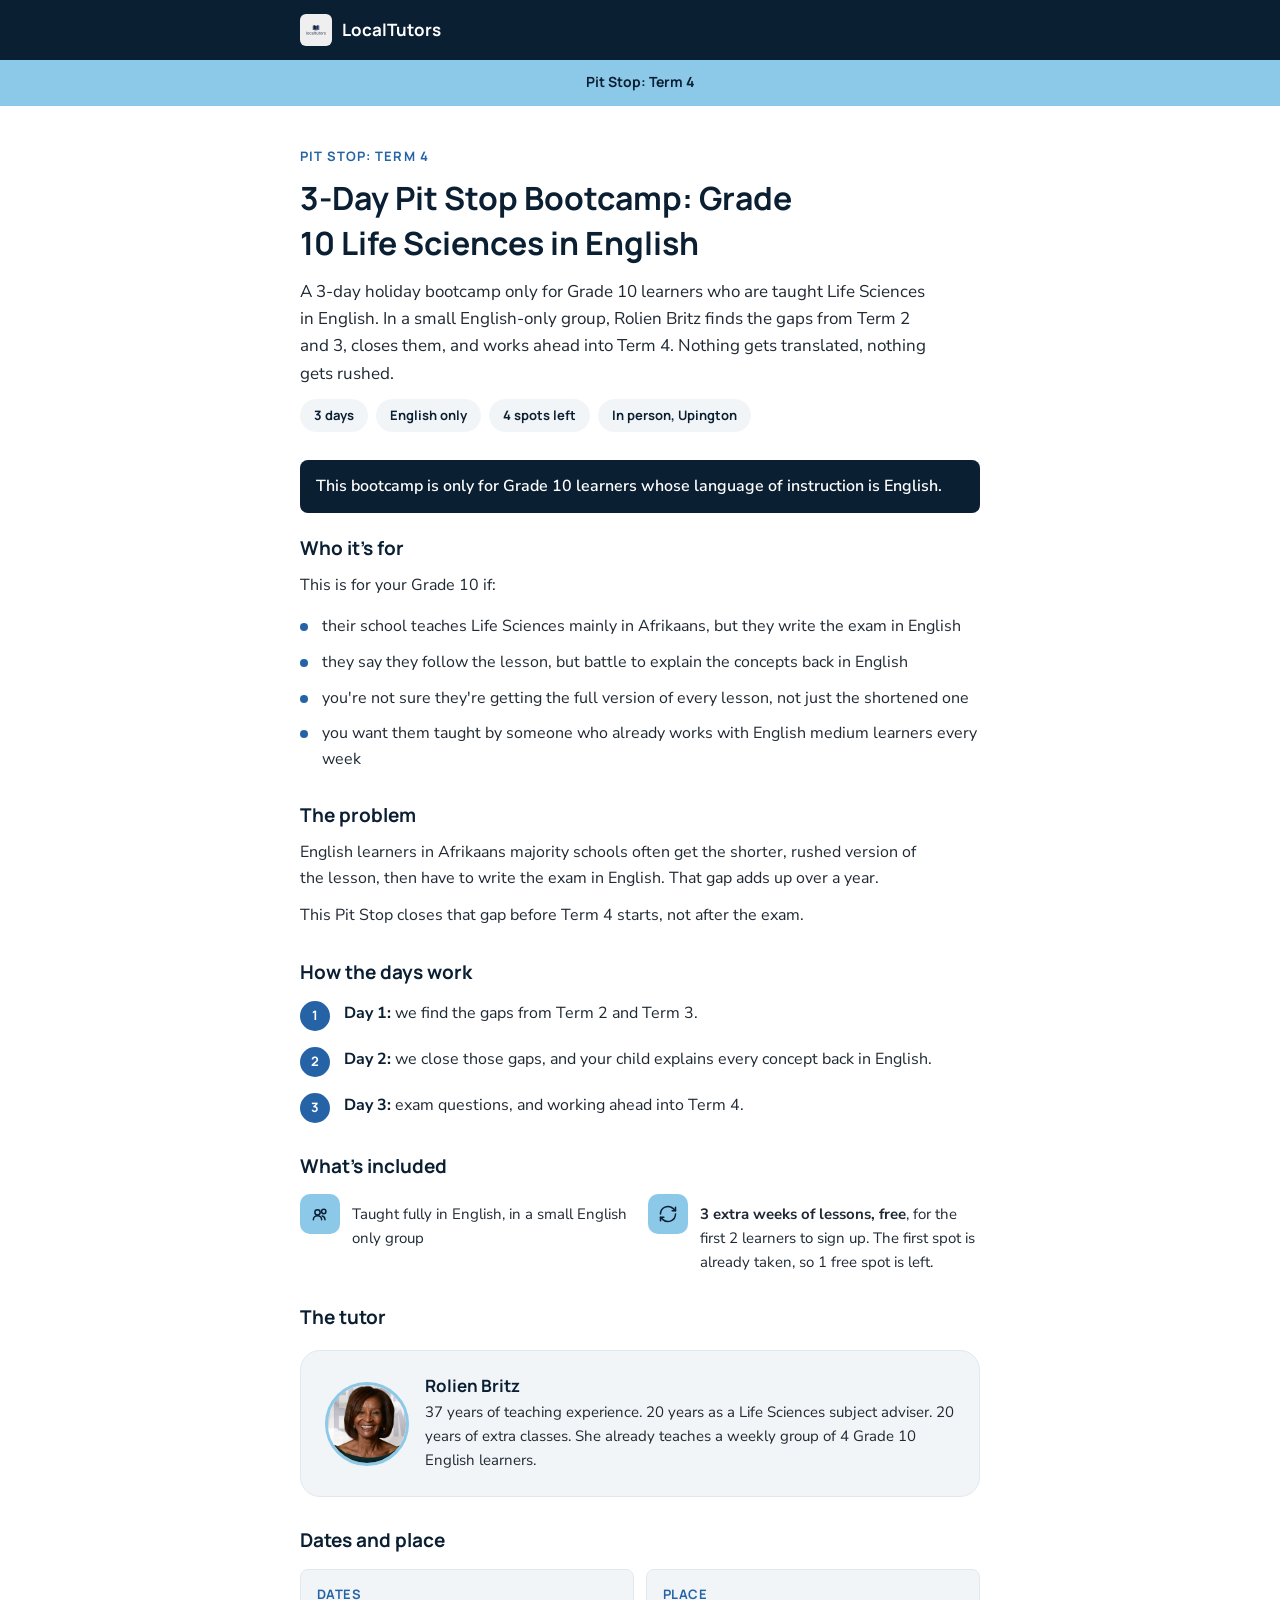
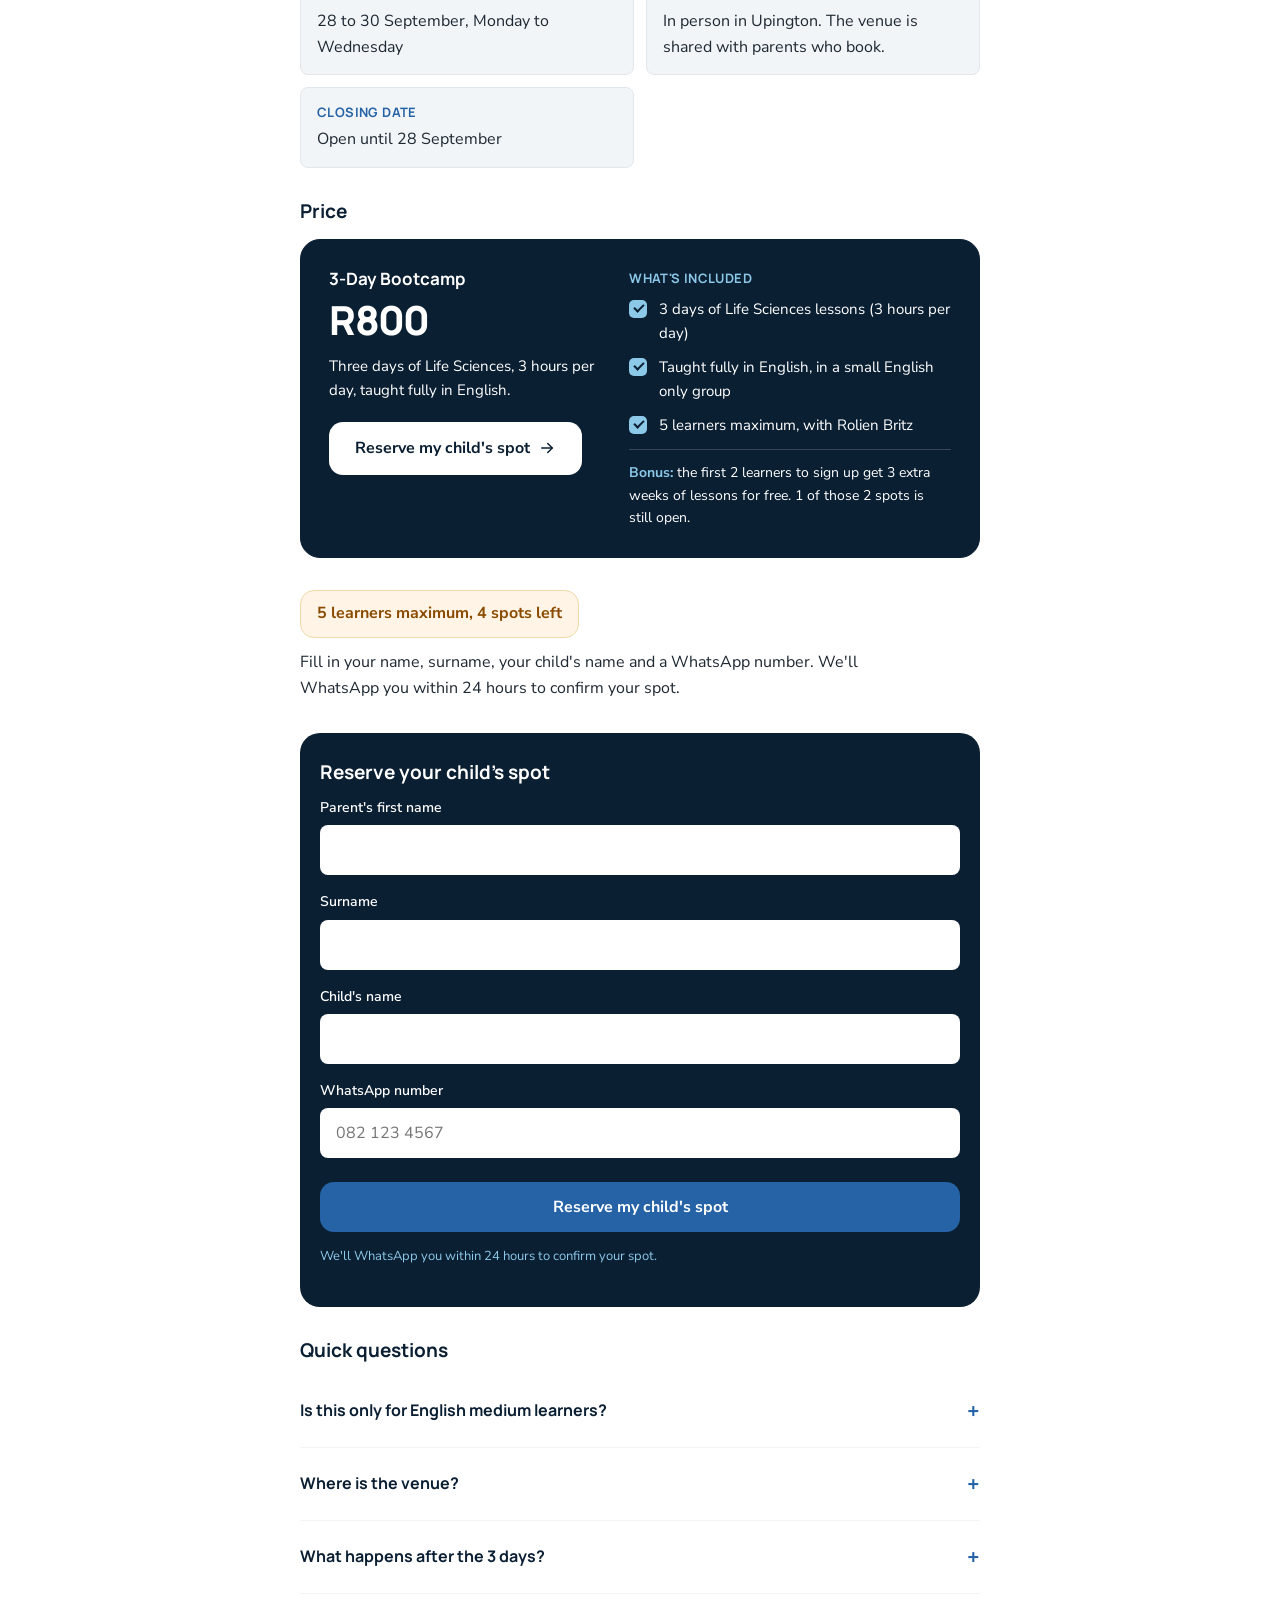
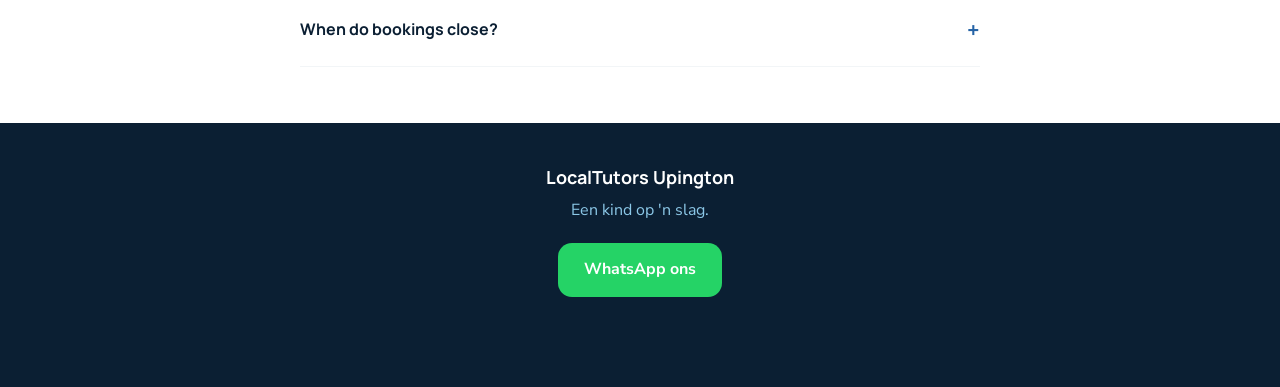
==== gr10-life-sciences.html @ 595bb6c3 "Life Sciences: free 3 weeks only for the first 2 sign-ups Replaces "3 weeks of lessons after the cam" ====
<!DOCTYPE html>
<html lang="en">
<head>
<script>document.documentElement.classList.add('js');</script>
<meta charset="UTF-8">
<meta name="viewport" content="width=device-width, initial-scale=1.0">
<title>Grade 10 Life Sciences in English | Pit Stop: Term 4 | LocalTutors</title>
<meta name="description" content="Pit Stop bootcamp for Grade 10 Life Sciences in English, in person in Upington, 28 to 30 September. 5 learners maximum.">
<link rel="icon" href="assets/logo.png" type="image/png">
<link rel="apple-touch-icon" href="assets/logo.png">
<meta property="og:type" content="website">
<meta property="og:locale" content="en_ZA">
<meta property="og:site_name" content="LocalTutors Upington">
<meta property="og:title" content="Grade 10 Life Sciences in English | Pit Stop: Term 4">
<meta property="og:description" content="Pit Stop bootcamp for Grade 10 Life Sciences in English, in person in Upington, 28 to 30 September. 5 learners maximum.">
<meta property="og:image" content="https://localtutorsupington-hue.github.io/localtutors-pitstop-term4/assets/logo.png">
<meta property="og:url" content="https://localtutorsupington-hue.github.io/localtutors-pitstop-term4/gr10-life-sciences.html">
<meta name="twitter:card" content="summary">
<link rel="preconnect" href="https://fonts.googleapis.com">
<link rel="preconnect" href="https://fonts.gstatic.com" crossorigin>
<link href="https://fonts.googleapis.com/css2?family=Manrope:wght@500;700;800&family=Nunito+Sans:wght@400;600;700&display=swap" rel="stylesheet">
<link rel="stylesheet" href="styles.css">
</head>
<body>
<a href="#main" class="skip-link">Skip to content</a>

<header class="site-header">
  <div class="header-inner">
    <a href="index.html" class="header-logo">
      <img src="assets/logo.png" alt="LocalTutors logo" onerror="this.style.display='none'; this.nextElementSibling.style.display='flex';">
      <div class="header-logo-fallback" style="display:none;">LT</div>
      <span class="header-name">LocalTutors</span>
    </a>
  </div>
</header>

<div class="campaign-bar">
  <a href="index.html">Pit Stop: Term 4</a>
</div>

<main id="main">

<section class="bootcamp" id="gr10-life-sciences" lang="en">
  <div class="container">
    <span class="intro-eyebrow">PIT STOP: TERM 4</span>
    <h2>3-Day Pit Stop Bootcamp: Grade 10 Life Sciences in English</h2>
    <p class="intro-description">A 3-day holiday bootcamp only for Grade 10 learners who are taught Life Sciences in English. In a small English-only group, Rolien Britz finds the gaps from Term 2 and 3, closes them, and works ahead into Term 4. Nothing gets translated, nothing gets rushed.</p>
    <div class="chip-row">
      <span class="chip">3 days</span>
      <span class="chip">English only</span>
      <span class="chip">4 spots left</span>
      <span class="chip">In person, Upington</span>
    </div>

    <div class="lang-note">This bootcamp is only for Grade 10 learners whose language of instruction is English.</div>

    <h3>Who it's for</h3>
    <p>This is for your Grade 10 if:</p>
    <ul class="plain-list">
      <li>their school teaches Life Sciences mainly in Afrikaans, but they write the exam in English</li>
      <li>they say they follow the lesson, but battle to explain the concepts back in English</li>
      <li>you're not sure they're getting the full version of every lesson, not just the shortened one</li>
      <li>you want them taught by someone who already works with English medium learners every week</li>
    </ul>

    <h3>The problem</h3>
    <p>English learners in Afrikaans majority schools often get the shorter, rushed version of the lesson, then have to write the exam in English. That gap adds up over a year.</p>
    <p>This Pit Stop closes that gap before Term 4 starts, not after the exam.</p>

    <h3>How the days work</h3>
    <ul class="day-list">
      <li><span class="day-num">1</span><div><strong>Day 1:</strong> we find the gaps from Term 2 and Term 3.</div></li>
      <li><span class="day-num">2</span><div><strong>Day 2:</strong> we close those gaps, and your child explains every concept back in English.</div></li>
      <li><span class="day-num">3</span><div><strong>Day 3:</strong> exam questions, and working ahead into Term 4.</div></li>
    </ul>

    <h3>What's included</h3>
    <div class="included-grid">
      <div class="included-item reveal-item">
        <span class="included-icon" aria-hidden="true">
          <svg viewBox="0 0 24 24" fill="none" stroke="currentColor" stroke-width="1.8" stroke-linecap="round" stroke-linejoin="round"><circle cx="9" cy="10" r="3.2"/><circle cx="16.5" cy="9" r="2.6"/><path d="M4 19c0-3 2.5-5 5-5s5 2 5 5"/><path d="M14.5 14.3c2 .3 3.5 2 3.5 4.7"/></svg>
        </span>
        <p>Taught fully in English, in a small English only group</p>
      </div>
      <div class="included-item reveal-item">
        <span class="included-icon" aria-hidden="true">
          <svg viewBox="0 0 24 24" fill="none" stroke="currentColor" stroke-width="1.8" stroke-linecap="round" stroke-linejoin="round"><path d="M3 12a9 9 0 0 1 15-6.7L21 8"/><path d="M21 4v4h-4"/><path d="M21 12a9 9 0 0 1-15 6.7L3 16"/><path d="M3 20v-4h4"/></svg>
        </span>
        <p><strong>3&nbsp;extra weeks of lessons, free</strong>, for the first 2&nbsp;learners to sign up. The first spot is already taken, so 1&nbsp;free spot is left.</p>
      </div>
    </div>

    <h3>The tutor</h3>
    <div class="card tutor">
      <img src="assets/rolien.jpg" alt="Rolien Britz" class="tutor-photo" onerror="this.style.display='none'; this.nextElementSibling.style.display='flex';">
      <div class="tutor-photo-fallback" style="display:none;">RB</div>
      <div class="tutor-info">
        <h4>Rolien Britz</h4>
        <p>37 years of teaching experience. 20 years as a Life Sciences subject adviser. 20 years of extra classes. She already teaches a weekly group of 4 Grade 10 English learners.</p>
      </div>
    </div>

    <h3>Dates and place</h3>
    <div class="logistics">
      <div class="logistics-item"><div class="label">Dates</div>28 to 30 September, Monday to Wednesday</div>
      <div class="logistics-item"><div class="label">Place</div>In person in Upington. The venue is shared with parents who book.</div>
      <div class="logistics-item"><div class="label">Closing date</div>Open until 28 September</div>
    </div>

    <h3 id="price">Price</h3>
    <div class="pricing">
      <article class="price-card price-card--featured">
        <div class="price-main">
          <h4>3-Day Bootcamp</h4>
          <p class="price-amount">R800</p>
          <p class="price-desc">Three days of Life Sciences, 3 hours per day, taught fully in English.</p>
          <a class="btn btn-primary price-btn" href="#gr10-life-sciences-form">
            Reserve my child's spot
            <svg viewBox="0 0 24 24" aria-hidden="true" fill="none" stroke="currentColor" stroke-width="2" stroke-linecap="round" stroke-linejoin="round"><path d="M5 12h14"/><path d="M13 6l6 6-6 6"/></svg>
          </a>
        </div>
        <div class="price-includes">
          <p class="price-includes-label">What's included</p>
          <ul class="checklist">
            <li>3 days of Life Sciences lessons (3&nbsp;hours per day)</li>
            <li>Taught fully in English, in a small English only group</li>
            <li>5 learners maximum, with Rolien Britz</li>
          </ul>
          <p class="price-note"><strong>Bonus:</strong> the first 2&nbsp;learners to sign up get 3&nbsp;extra weeks of lessons for free. 1 of those 2&nbsp;spots is still open.</p>
        </div>
      </article>
    </div>

    <p class="spots-left">5 learners maximum, 4 spots left</p>
    <p>Fill in your name, surname, your child's name and a WhatsApp number. We'll WhatsApp you within 24 hours to confirm your spot.</p>

    <form class="booking-form" id="gr10-life-sciences-form" action="https://formsubmit.co/localtutors.upington@gmail.com" method="POST" novalidate>
      <h3>Reserve your child's spot</h3>
      <input type="hidden" name="_subject" value="Nuwe Pit Stop-bespreking: Grade 10 Life Sciences in English">
      <input type="hidden" name="_template" value="table">
      <input type="hidden" name="_captcha" value="false">
      <input type="hidden" name="_next" value="thanks.html">
      <input type="hidden" name="bootcamp" value="Grade 10 Life Sciences in English">
      <input type="hidden" name="Package" value="3-Day Bootcamp (R800)">

      <div class="form-group">
        <label for="gr10ls-parent">Parent's first name</label>
        <input type="text" id="gr10ls-parent" name="Parent's first name" data-required aria-describedby="gr10ls-parent-err">
        <p class="error-msg" id="gr10ls-parent-err">Please enter your first name.</p>
      </div>
      <div class="form-group">
        <label for="gr10ls-surname">Surname</label>
        <input type="text" id="gr10ls-surname" name="Surname" data-required aria-describedby="gr10ls-surname-err">
        <p class="error-msg" id="gr10ls-surname-err">Please enter your surname.</p>
      </div>
      <div class="form-group">
        <label for="gr10ls-child">Child's name</label>
        <input type="text" id="gr10ls-child" name="Child's name" data-required aria-describedby="gr10ls-child-err">
        <p class="error-msg" id="gr10ls-child-err">Please enter your child's name.</p>
      </div>
      <div class="form-group">
        <label for="gr10ls-whatsapp">WhatsApp number</label>
        <input type="tel" id="gr10ls-whatsapp" name="WhatsApp number" placeholder="082 123 4567" data-required data-whatsapp aria-describedby="gr10ls-whatsapp-err">
        <p class="error-msg" id="gr10ls-whatsapp-err">Please enter a valid SA WhatsApp number, for example 082 123 4567.</p>
      </div>
      <div class="honeypot-field" aria-hidden="true">
        <label for="gr10ls-honey">Leave this blank</label>
        <input type="text" id="gr10ls-honey" name="_honey" tabindex="-1" autocomplete="off">
      </div>
      <button type="submit" class="btn btn-solid">Reserve my child's spot</button>
      <p class="form-note">We'll WhatsApp you within 24 hours to confirm your spot.</p>
    </form>

    <h3>Quick questions</h3>
    <details class="faq-item">
      <summary>Is this only for English medium learners?</summary>
      <p>Yes. This bootcamp is only for Grade 10 learners whose language of instruction is English.</p>
    </details>
    <details class="faq-item">
      <summary>Where is the venue?</summary>
      <p>In person in Upington. We'll share the venue once you book.</p>
    </details>
    <details class="faq-item">
      <summary>What happens after the 3 days?</summary>
      <p>The first 2&nbsp;learners to sign up get 3&nbsp;extra weeks of lessons for free. The first spot is already taken, so there is 1&nbsp;free spot left.</p>
    </details>
    <details class="faq-item">
      <summary>When do bookings close?</summary>
      <p>Open until 28 September.</p>
    </details>
  </div>
</section>

</main>

<footer class="site-footer">
  <div class="container">
    <p class="footer-name">LocalTutors Upington</p>
    <p class="footer-tagline">Een kind op 'n slag.</p>
    <a class="btn btn-whatsapp" href="https://wa.me/27697346705" target="_blank" rel="noopener">WhatsApp ons</a>
  </div>
</footer>

<div class="mobile-cta" id="mobileCta">
  <a href="#gr10-life-sciences-form" class="btn btn-solid" id="mobileCtaLink">Bespreek</a>
</div>

<script src="script.js"></script>
</body>
</html>
---- styles.css ----
/* LocalTutors — Pit Stop: Kwartaal 4
   Colours: Deep Navy #0B1F33, Education Blue #2563A6, Sky Blue #8CC8E8,
   White #FFFFFF, Light Grey #F2F5F7, Dark Text #1F2933 */

:root {
  --navy: #0B1F33;
  --blue: #2563A6;
  --sky: #8CC8E8;
  --white: #FFFFFF;
  --grey: #F2F5F7;
  --text: #1F2933;
  --radius-sm: 8px;
  --radius-md: 14px;
  --radius-lg: 20px;
  --shadow: 0 8px 24px rgba(11, 31, 51, 0.12);
  --container: 720px;
  --container-wide: 960px;
  --ease-out: cubic-bezier(0.23, 1, 0.32, 1);
  --ease-focal: cubic-bezier(0.16, 1, 0.3, 1);
}

* {
  margin: 0;
  padding: 0;
  box-sizing: border-box;
}

html {
  scroll-behavior: smooth;
}

body {
  font-family: 'Nunito Sans', -apple-system, BlinkMacSystemFont, sans-serif;
  color: var(--text);
  background: var(--white);
  line-height: 1.6;
  -webkit-font-smoothing: antialiased;
}

h1, h2, h3, h4 {
  font-family: 'Manrope', -apple-system, BlinkMacSystemFont, sans-serif;
  color: var(--navy);
  line-height: 1.25;
  font-weight: 700;
  text-wrap: balance;
}

img {
  max-width: 100%;
  display: block;
}

a {
  color: var(--blue);
}

button, input {
  font-family: inherit;
}

.container {
  max-width: var(--container);
  margin: 0 auto;
  padding: 0 20px;
}
.container-wide {
  max-width: var(--container-wide);
  margin: 0 auto;
  padding: 0 20px;
}

/* Skip link */
.skip-link {
  position: absolute;
  left: -999px;
  top: auto;
  background: var(--navy);
  color: var(--white);
  padding: 12px 20px;
  border-radius: var(--radius-sm);
  z-index: 1000;
}
.skip-link:focus {
  left: 12px;
  top: 12px;
}

/* Sticky header */
.site-header {
  position: sticky;
  top: 0;
  z-index: 100;
  background: var(--navy);
  color: var(--white);
}
.header-inner {
  max-width: var(--container);
  margin: 0 auto;
  padding: 14px 20px;
  display: flex;
  align-items: center;
  gap: 12px;
}
.header-logo {
  display: flex;
  align-items: center;
  gap: 10px;
  text-decoration: none;
  color: var(--white);
}
.header-logo img {
  height: 32px;
  width: auto;
  border-radius: 6px;
}
.header-logo-fallback {
  height: 32px;
  width: 32px;
  border-radius: 6px;
  background: var(--blue);
  display: flex;
  align-items: center;
  justify-content: center;
  font-family: 'Manrope', sans-serif;
  font-weight: 700;
  font-size: 14px;
  flex-shrink: 0;
}
.header-name {
  font-family: 'Manrope', sans-serif;
  font-weight: 700;
  font-size: 17px;
}

/* Hero */
.hero {
  background: linear-gradient(180deg, var(--navy) 0%, var(--blue) 100%);
  color: var(--white);
  padding: 56px 0 48px;
  text-align: center;
}
.hero h1 {
  color: var(--white);
  font-size: 34px;
  margin-bottom: 14px;
}
.hero p.hero-line {
  font-size: 19px;
  max-width: 480px;
  margin: 0 auto 32px;
  color: var(--sky);
  text-wrap: pretty;
}
.hero-nav {
  display: flex;
  flex-direction: column;
  gap: 12px;
  max-width: 380px;
  margin: 0 auto;
}

/* Buttons */
.btn {
  display: inline-flex;
  align-items: center;
  justify-content: center;
  gap: 8px;
  min-height: 48px;
  padding: 12px 24px;
  border-radius: var(--radius-md);
  font-weight: 700;
  font-size: 16px;
  text-decoration: none;
  border: 2px solid transparent;
  cursor: pointer;
  transition: transform 0.15s ease, background 0.15s ease, box-shadow 0.15s ease;
}
.btn:active {
  transform: scale(0.98);
}
.btn-primary {
  background: var(--white);
  color: var(--navy);
}
.btn-primary:hover {
  box-shadow: var(--shadow);
}
.btn-solid {
  background: var(--blue);
  color: var(--white);
}
.btn-solid:hover {
  background: #1e5088;
}
.btn-outline {
  background: transparent;
  border-color: var(--white);
  color: var(--white);
}
.btn-outline:hover {
  background: rgba(255,255,255,0.12);
}
.btn-whatsapp {
  background: #25D366;
  color: var(--white);
}
.btn-whatsapp:hover {
  background: #1fb856;
}
.btn:focus-visible, a:focus-visible, input:focus-visible, button:focus-visible {
  outline: 3px solid var(--sky);
  outline-offset: 2px;
}

/* Bootcamp preview cards (hub page) */
.bootcamp-cards {
  display: grid;
  grid-template-columns: 1fr;
  gap: 20px;
  padding: 48px 0 64px;
}
.bootcamp-card {
  display: flex;
  flex-direction: column;
  gap: 12px;
  background: var(--grey);
  border: 1px solid #E1E8ED;
  border-radius: var(--radius-lg);
  padding: 24px;
}
.bootcamp-card h3 {
  font-size: 20px;
  margin: 0;
}
.bootcamp-card .card-line {
  font-size: 15px;
  margin: 0;
  flex-grow: 1;
  text-wrap: pretty;
}
.bootcamp-card .card-facts {
  font-family: 'Manrope', sans-serif;
  font-weight: 700;
  font-size: 13px;
  color: var(--blue);
  margin: 0;
}
.bootcamp-card .btn {
  margin-top: 4px;
}
@media (min-width: 900px) {
  .bootcamp-cards {
    grid-template-columns: repeat(3, 1fr);
  }
}

/* Thanks page */
.thanks-hero {
  padding: 72px 0;
}
.thanks-subline {
  color: var(--sky);
  max-width: 480px;
  margin: 0 auto 32px;
  text-wrap: pretty;
}

/* Campaign bar */
.campaign-bar {
  background: var(--sky);
  text-align: center;
  padding: 10px 20px;
}
.campaign-bar a {
  color: var(--navy);
  font-family: 'Manrope', sans-serif;
  font-weight: 700;
  font-size: 14px;
  text-decoration: none;
}
.campaign-bar a:hover {
  text-decoration: underline;
}

/* Bootcamp sections */
.bootcamp {
  scroll-margin-top: 76px;
  padding: 40px 0 56px;
}
.bootcamp-eyebrow {
  display: inline-block;
  background: var(--sky);
  color: var(--navy);
  font-family: 'Manrope', sans-serif;
  font-weight: 700;
  font-size: 13px;
  letter-spacing: 0.03em;
  text-transform: uppercase;
  padding: 5px 12px;
  border-radius: 999px;
  margin-bottom: 16px;
}
.bootcamp h2 {
  font-size: 28px;
  line-height: 1.4;
  margin-bottom: 12px;
}
.bootcamp .subtitle {
  font-size: 18px;
  color: var(--blue);
  font-weight: 600;
  margin-bottom: 28px;
  max-width: 640px;
  text-wrap: pretty;
}
.bootcamp h3 {
  font-size: 19px;
  margin: 32px 0 12px;
}
.bootcamp h3:first-of-type {
  margin-top: 0;
}
.bootcamp p {
  max-width: 640px;
  margin-bottom: 12px;
}

.quick-facts {
  font-family: 'Manrope', sans-serif;
  font-weight: 700;
  color: var(--navy);
  font-size: 15px;
  margin-bottom: 28px;
}

/* Intro block (eyebrow + heading + description + chips) */
.intro-eyebrow {
  display: block;
  font-family: 'Manrope', sans-serif;
  font-weight: 700;
  font-size: 13px;
  letter-spacing: 0.08em;
  text-transform: uppercase;
  color: var(--blue);
  margin-bottom: 10px;
}
.intro-description {
  font-size: 17px;
  color: var(--text);
  max-width: 640px;
  margin-bottom: 20px;
  text-wrap: pretty;
}
.chip-row {
  display: flex;
  flex-wrap: wrap;
  gap: 8px;
  margin-bottom: 28px;
}
.chip {
  background: var(--grey);
  color: var(--navy);
  font-family: 'Manrope', sans-serif;
  font-weight: 700;
  font-size: 13px;
  padding: 6px 14px;
  border-radius: 999px;
  white-space: nowrap;
}

.plain-list {
  list-style: none;
  margin: 16px 0;
}
.plain-list li {
  position: relative;
  padding-left: 22px;
  margin-bottom: 10px;
}
.plain-list li::before {
  content: '';
  position: absolute;
  left: 0;
  top: 9px;
  width: 8px;
  height: 8px;
  border-radius: 50%;
  background: var(--blue);
}

.quote {
  border-left: 4px solid var(--sky);
  background: var(--grey);
  border-radius: 0 var(--radius-sm) var(--radius-sm) 0;
  padding: 16px 20px;
  margin: 20px 0;
}
.quote p {
  font-size: 17px;
  font-weight: 600;
  color: var(--navy);
  margin-bottom: 6px;
}
.quote cite {
  font-style: normal;
  font-size: 14px;
  color: var(--text);
}

.faq-item {
  border-bottom: 1px solid var(--grey);
  padding: 14px 0;
}
.faq-item summary {
  font-family: 'Manrope', sans-serif;
  font-weight: 700;
  color: var(--navy);
  cursor: pointer;
  list-style: none;
  display: flex;
  align-items: center;
  justify-content: space-between;
  gap: 12px;
  min-height: 44px;
}
.faq-item summary::-webkit-details-marker {
  display: none;
}
.faq-item summary::after {
  content: '+';
  flex-shrink: 0;
  font-size: 22px;
  color: var(--blue);
  line-height: 1;
}
.faq-item[open] summary::after {
  content: '\2212';
}
.faq-item p {
  margin-top: 8px;
  margin-bottom: 0;
}

.lang-note {
  background: var(--navy);
  color: var(--white);
  padding: 14px 16px;
  border-radius: var(--radius-sm);
  font-weight: 600;
  margin-bottom: 24px;
}

.card {
  background: var(--grey);
  border: 1px solid #E1E8ED;
  border-radius: var(--radius-lg);
  padding: 24px;
  margin: 20px 0;
}

/* Day schedule */
.day-list {
  list-style: none;
  margin: 16px 0;
}
.day-list li {
  display: flex;
  gap: 14px;
  align-items: flex-start;
  margin-bottom: 16px;
}
.day-num {
  flex-shrink: 0;
  min-width: 30px;
  height: 30px;
  padding: 0 6px;
  background: var(--blue);
  color: var(--white);
  border-radius: 15px;
  display: flex;
  align-items: center;
  justify-content: center;
  font-family: 'Manrope', sans-serif;
  font-weight: 700;
  font-size: 13px;
}
.day-list strong {
  color: var(--navy);
}

/* Checklist */
.checklist {
  list-style: none;
  margin: 16px 0;
}
.checklist li {
  position: relative;
  padding-left: 30px;
  margin-bottom: 10px;
}
.checklist li::before {
  content: '';
  position: absolute;
  left: 0;
  top: 3px;
  width: 18px;
  height: 18px;
  border-radius: 5px;
  background: var(--blue);
}
.checklist li::after {
  content: '';
  position: absolute;
  left: 5px;
  top: 7px;
  width: 8px;
  height: 4px;
  border-left: 2px solid var(--white);
  border-bottom: 2px solid var(--white);
  transform: rotate(-45deg);
}

/* Scroll reveal (generic, keyed by script.js).
   Gated behind .js (set synchronously in <head>) so content stays
   visible by default if scripts fail to load or run. */
.js .reveal-item {
  opacity: 0;
  transform: translateY(8px);
  transition: opacity 300ms var(--ease-out), transform 300ms var(--ease-out);
}
.js .reveal-item.is-visible {
  opacity: 1;
  transform: translateY(0);
}
@media (prefers-reduced-motion: reduce) {
  .js .reveal-item {
    transform: none;
    transition: opacity 200ms ease;
  }
}

/* Flow-page motion (gr10-rek-wisk.html): each content block arrives
   like its own page as it scrolls into view. The intro block gets a
   single rehearsed cascade on load; everything after it shares one
   consistent reveal, which is the point, since the brief asked the
   page itself to feel like a continuous flow rather than one static
   scroll. The booking form is deliberately excluded so the primary
   action never waits behind an animation. */
.js .flow-page .flow-section {
  opacity: 0;
  transform: translateY(28px);
  transition: opacity 550ms var(--ease-focal), transform 550ms var(--ease-focal);
}
.js .flow-page .flow-section.is-visible {
  opacity: 1;
  transform: translateY(0);
}
.flow-page .flow-section h3:first-of-type {
  margin-top: 32px;
}
.flow-page .flow-section--lead h3:first-of-type {
  margin-top: 0;
}
@media (prefers-reduced-motion: reduce) {
  .js .flow-page .flow-section {
    transform: none;
    transition: opacity 250ms ease;
  }
}

@keyframes flowIn {
  from {
    opacity: 0;
    transform: translateY(16px);
  }
  to {
    opacity: 1;
    transform: translateY(0);
  }
}
.js .flow-page .intro-eyebrow,
.js .flow-page .bootcamp h2,
.js .flow-page .intro-description,
.js .flow-page .chip-row {
  animation: flowIn 600ms var(--ease-focal) both;
}
.js .flow-page .intro-eyebrow {
  animation-delay: 0ms;
}
.js .flow-page .bootcamp h2 {
  animation-delay: 80ms;
}
.js .flow-page .intro-description {
  animation-delay: 160ms;
}
.js .flow-page .chip-row {
  animation-delay: 240ms;
}
@media (prefers-reduced-motion: reduce) {
  .js .flow-page .intro-eyebrow,
  .js .flow-page .bootcamp h2,
  .js .flow-page .intro-description,
  .js .flow-page .chip-row {
    animation: none;
  }
}

/* Included grid (icon-led rows) */
.included-grid {
  display: grid;
  grid-template-columns: 1fr;
  gap: 16px;
  margin: 16px 0;
}
.included-item {
  display: flex;
  gap: 12px;
  align-items: flex-start;
}
.included-icon {
  flex-shrink: 0;
  width: 40px;
  height: 40px;
  border-radius: 10px;
  background: var(--sky);
  display: flex;
  align-items: center;
  justify-content: center;
}
.included-icon svg {
  width: 20px;
  height: 20px;
  color: var(--navy);
}
.included-item p {
  margin: 0;
  font-size: 15px;
  padding-top: 8px;
}
@media (min-width: 640px) {
  .included-grid {
    grid-template-columns: 1fr 1fr;
  }
}

/* Tutor block */
.tutor {
  display: flex;
  gap: 16px;
  align-items: center;
}
.tutor-photo {
  width: 84px;
  height: 84px;
  border-radius: 50%;
  object-fit: cover;
  flex-shrink: 0;
  border: 3px solid var(--sky);
}
.tutor-photo-fallback {
  width: 84px;
  height: 84px;
  border-radius: 50%;
  flex-shrink: 0;
  border: 3px solid var(--sky);
  background: var(--blue);
  color: var(--white);
  display: flex;
  align-items: center;
  justify-content: center;
  font-family: 'Manrope', sans-serif;
  font-weight: 700;
  font-size: 24px;
}
.tutor-info h4 {
  font-size: 17px;
  margin-bottom: 4px;
}
.tutor-info p {
  margin-bottom: 0;
  font-size: 15px;
}

/* Logistics grid */
.logistics {
  display: grid;
  grid-template-columns: 1fr;
  gap: 12px;
  margin: 16px 0;
}
.logistics-item {
  background: var(--grey);
  border-radius: var(--radius-sm);
  padding: 14px 16px;
  border: 1px solid #E1E8ED;
}
.logistics-item .label {
  font-family: 'Manrope', sans-serif;
  font-weight: 700;
  font-size: 13px;
  text-transform: uppercase;
  letter-spacing: 0.03em;
  color: var(--blue);
  margin-bottom: 4px;
}

.spots-left {
  display: inline-flex;
  align-items: center;
  gap: 8px;
  background: #FFF4E5;
  color: #8A4B00;
  border: 1px solid #F0D9A8;
  padding: 10px 16px;
  border-radius: var(--radius-md);
  font-weight: 700;
  margin: 8px 0 24px;
}

/* Pricing */
.pricing {
  display: grid;
  gap: 16px;
  margin: 16px 0 24px;
}
.price-card {
  display: grid;
  gap: 24px;
  background: var(--white);
  border: 1px solid #E1E8ED;
  border-radius: var(--radius-lg);
  padding: 24px;
}
.price-main h4 {
  font-size: 17px;
  margin-bottom: 8px;
}
.bootcamp .price-amount {
  font-family: 'Manrope', sans-serif;
  font-weight: 800;
  font-size: 40px;
  line-height: 1.1;
  letter-spacing: -0.02em;
  color: var(--navy);
  font-variant-numeric: tabular-nums;
  margin-bottom: 12px;
}
.bootcamp .price-desc {
  font-size: 15px;
  margin-bottom: 20px;
}
.price-btn svg {
  width: 18px;
  height: 18px;
  transition: transform 200ms var(--ease-out);
}
@media (hover: hover) and (pointer: fine) {
  .price-btn:hover svg {
    transform: translateX(3px);
  }
}
.bootcamp .price-includes-label {
  font-family: 'Manrope', sans-serif;
  font-weight: 700;
  font-size: 13px;
  letter-spacing: 0.03em;
  text-transform: uppercase;
  color: var(--blue);
  margin-bottom: 4px;
}
.price-includes .checklist {
  margin: 8px 0 0;
}
.price-includes .checklist li {
  font-size: 15px;
}
.bootcamp .price-note {
  font-size: 14px;
  margin: 12px 0 0;
  padding-top: 12px;
  border-top: 1px solid #E1E8ED;
}
.bootcamp .price-guarantee {
  font-size: 14px;
  margin: 16px 0 0;
  padding: 14px 16px;
  border-radius: var(--radius-sm);
  background: rgba(140, 200, 232, 0.14);
  border: 1px solid rgba(140, 200, 232, 0.35);
}

.price-card--featured {
  background: var(--navy);
  border-color: var(--navy);
  color: var(--white);
}
.price-card--featured h4,
.price-card--featured .price-amount {
  color: var(--white);
}
.price-card--featured .price-includes-label {
  color: var(--sky);
}
.price-card--featured .checklist li::before {
  background: var(--sky);
}
.price-card--featured .checklist li::after {
  border-color: var(--navy);
}
.price-card--featured .price-guarantee strong,
.price-card--featured .price-note strong {
  color: var(--sky);
}
.price-card--featured .price-note {
  border-top-color: rgba(255, 255, 255, 0.18);
}

@media (min-width: 640px) {
  .price-card {
    grid-template-columns: minmax(0, 5fr) minmax(0, 6fr);
    gap: 32px;
    padding: 28px;
  }
}

/* Package choice inside the booking form */
.package-choice {
  border: 0;
  padding: 0;
  margin: 0 0 16px;
  min-width: 0;
}
.package-choice legend {
  font-weight: 600;
  font-size: 14px;
  margin-bottom: 6px;
}
.form-group .radio-option {
  display: flex;
  align-items: center;
  gap: 12px;
  min-height: 48px;
  padding: 10px 14px;
  margin-bottom: 8px;
  font-size: 16px;
  border-radius: var(--radius-sm);
  border: 2px solid rgba(255, 255, 255, 0.18);
  background: rgba(255, 255, 255, 0.06);
  cursor: pointer;
  font-weight: 600;
  transition: border-color 150ms ease, background 150ms ease;
}
.radio-option:has(input:checked) {
  border-color: var(--sky);
  background: rgba(140, 200, 232, 0.14);
}
.form-group .radio-option input {
  width: 20px;
  height: 20px;
  min-height: 0;
  padding: 0;
  margin: 0;
  flex-shrink: 0;
  accent-color: var(--sky);
}
.radio-option .radio-price {
  margin-left: auto;
  font-family: 'Manrope', sans-serif;
  font-weight: 700;
  color: var(--sky);
  font-variant-numeric: tabular-nums;
}
.radio-option:has(input:focus-visible) {
  outline: 3px solid var(--sky);
  outline-offset: 2px;
}
.package-choice.has-error .radio-option {
  border-color: #FF8A8A;
}

/* Forms */
.booking-form {
  scroll-margin-top: 76px;
  background: var(--navy);
  color: var(--white);
  border-radius: var(--radius-lg);
  padding: 28px 20px;
  margin-top: 32px;
}
.booking-form h3 {
  color: var(--white);
  margin-top: 0;
}
.form-group {
  margin-bottom: 16px;
}
.form-group label {
  display: block;
  font-weight: 600;
  font-size: 14px;
  margin-bottom: 6px;
}
.form-group input {
  width: 100%;
  min-height: 48px;
  padding: 12px 14px;
  border-radius: var(--radius-sm);
  border: 2px solid transparent;
  font-size: 16px;
  background: var(--white);
  color: var(--text);
}
.form-group input:focus {
  outline: none;
  border-color: var(--sky);
}
.form-group .error-msg {
  display: none;
  color: #FFD1D1;
  font-size: 13px;
  margin-top: 6px;
}
.form-group.has-error input {
  border-color: #FF8A8A;
}
.form-group.has-error .error-msg {
  display: block;
}
.honeypot-field {
  position: absolute;
  left: -9999px;
  width: 1px;
  height: 1px;
  overflow: hidden;
}
.booking-form .btn {
  width: 100%;
  margin-top: 8px;
}
.form-note {
  font-size: 13px;
  color: var(--sky);
  margin-top: 14px;
  margin-bottom: 0;
}

/* Footer */
.site-footer {
  background: var(--navy);
  color: var(--white);
  padding: 40px 0 90px;
  text-align: center;
}
.site-footer .footer-name {
  font-family: 'Manrope', sans-serif;
  font-weight: 700;
  font-size: 18px;
  margin-bottom: 6px;
}
.site-footer .footer-tagline {
  color: var(--sky);
  font-style: normal;
  margin-bottom: 20px;
}
.site-footer .btn {
  display: inline-flex;
}

/* Mobile sticky CTA */
.mobile-cta {
  position: fixed;
  bottom: 0;
  left: 0;
  right: 0;
  z-index: 200;
  background: var(--white);
  border-top: 1px solid #E1E8ED;
  padding: 10px 16px;
  box-shadow: 0 -4px 16px rgba(11,31,51,0.12);
  display: none;
}
.mobile-cta.visible {
  display: block;
}
.mobile-cta .btn {
  width: 100%;
}

@media (min-width: 640px) {
  .hero h1 {
    font-size: 42px;
  }
  .hero-nav {
    flex-direction: row;
    max-width: none;
    justify-content: center;
  }
  .logistics {
    grid-template-columns: 1fr 1fr;
  }
  .mobile-cta {
    display: none !important;
  }
}

@media (min-width: 900px) {
  .bootcamp h2 {
    font-size: 32px;
  }
}
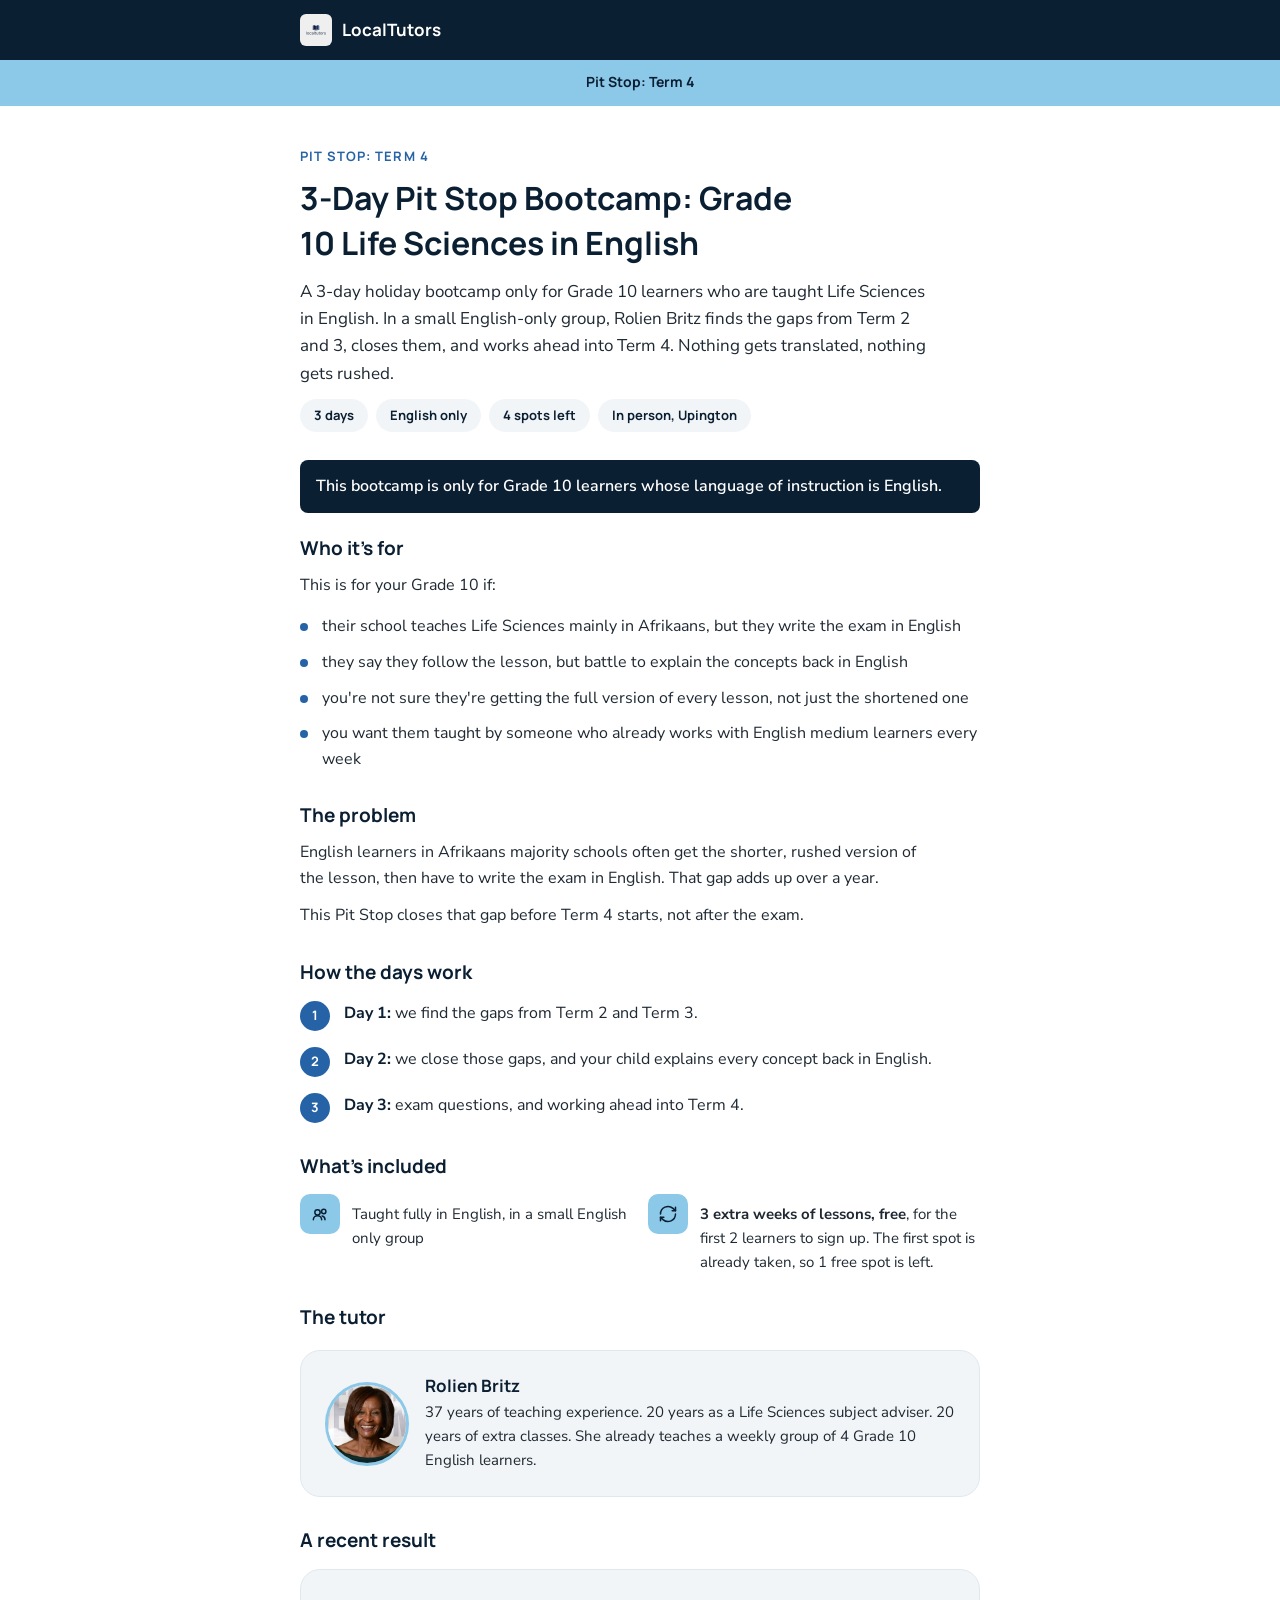
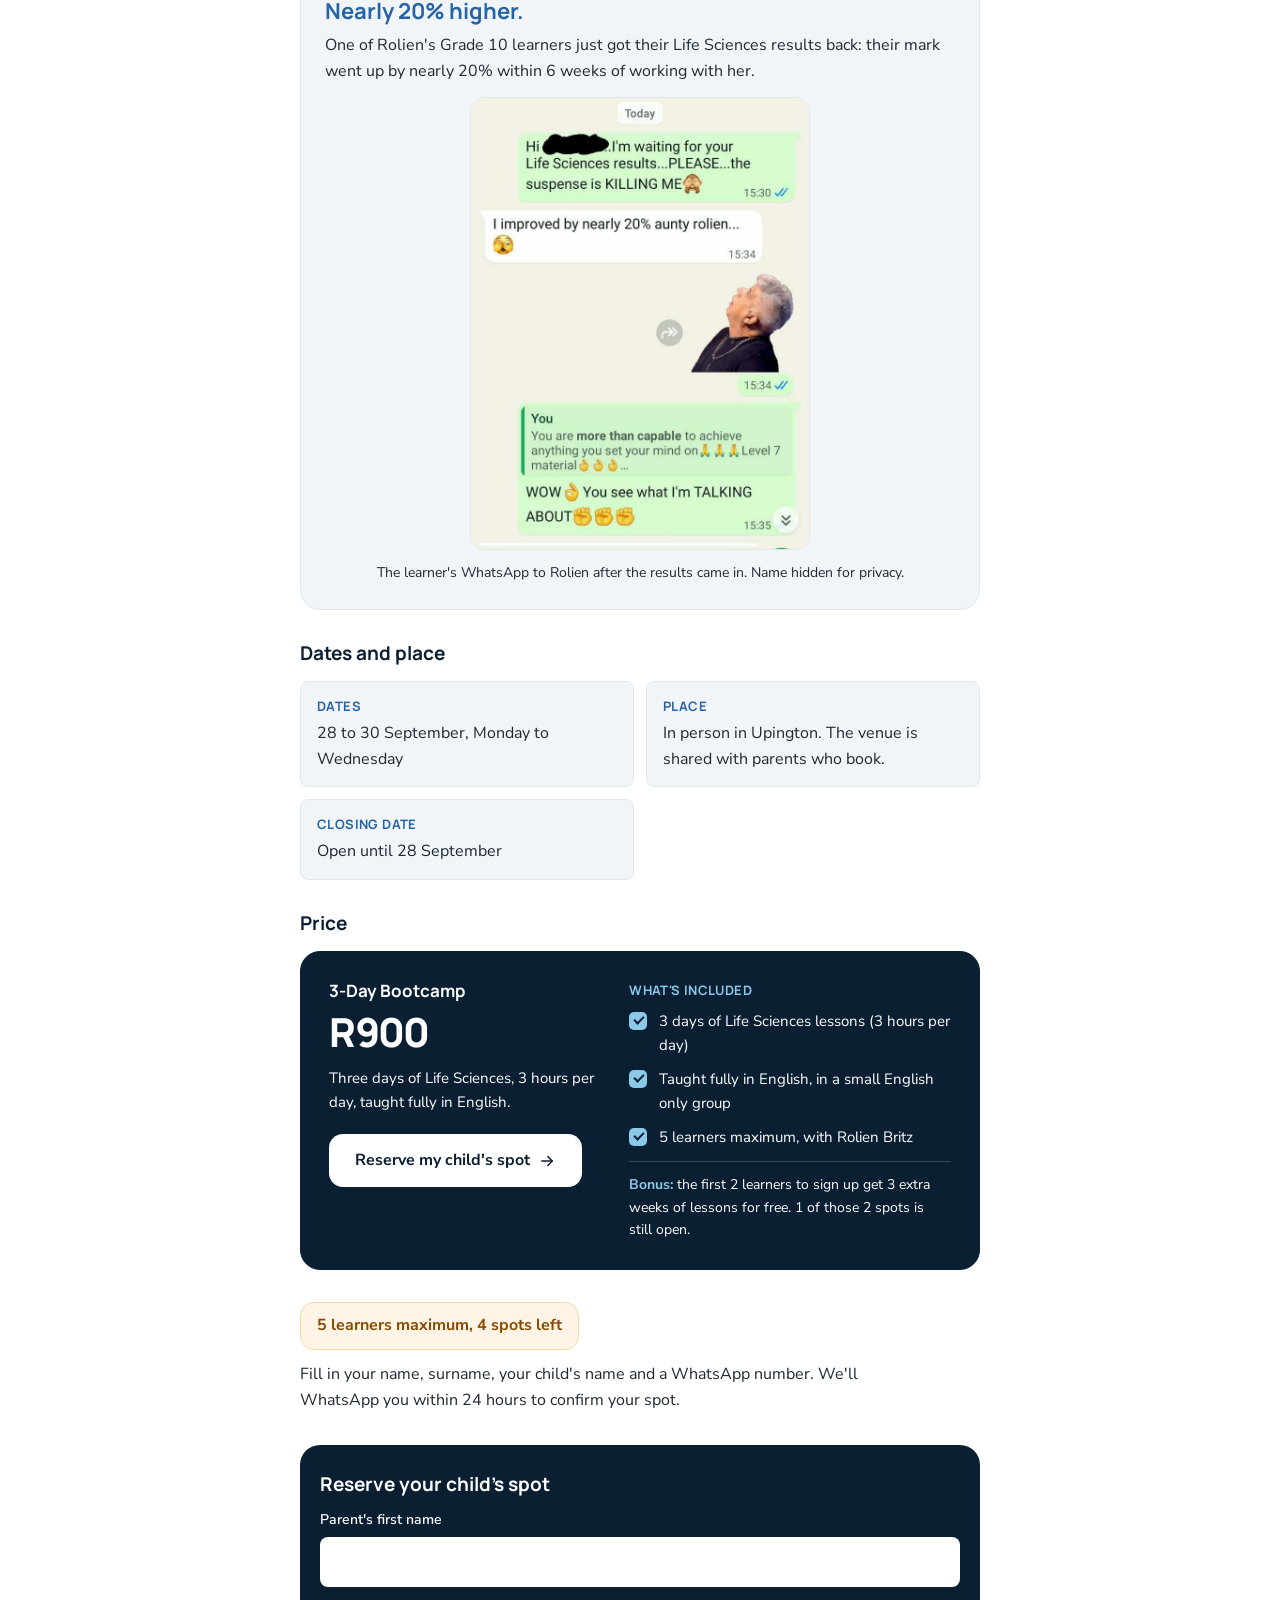
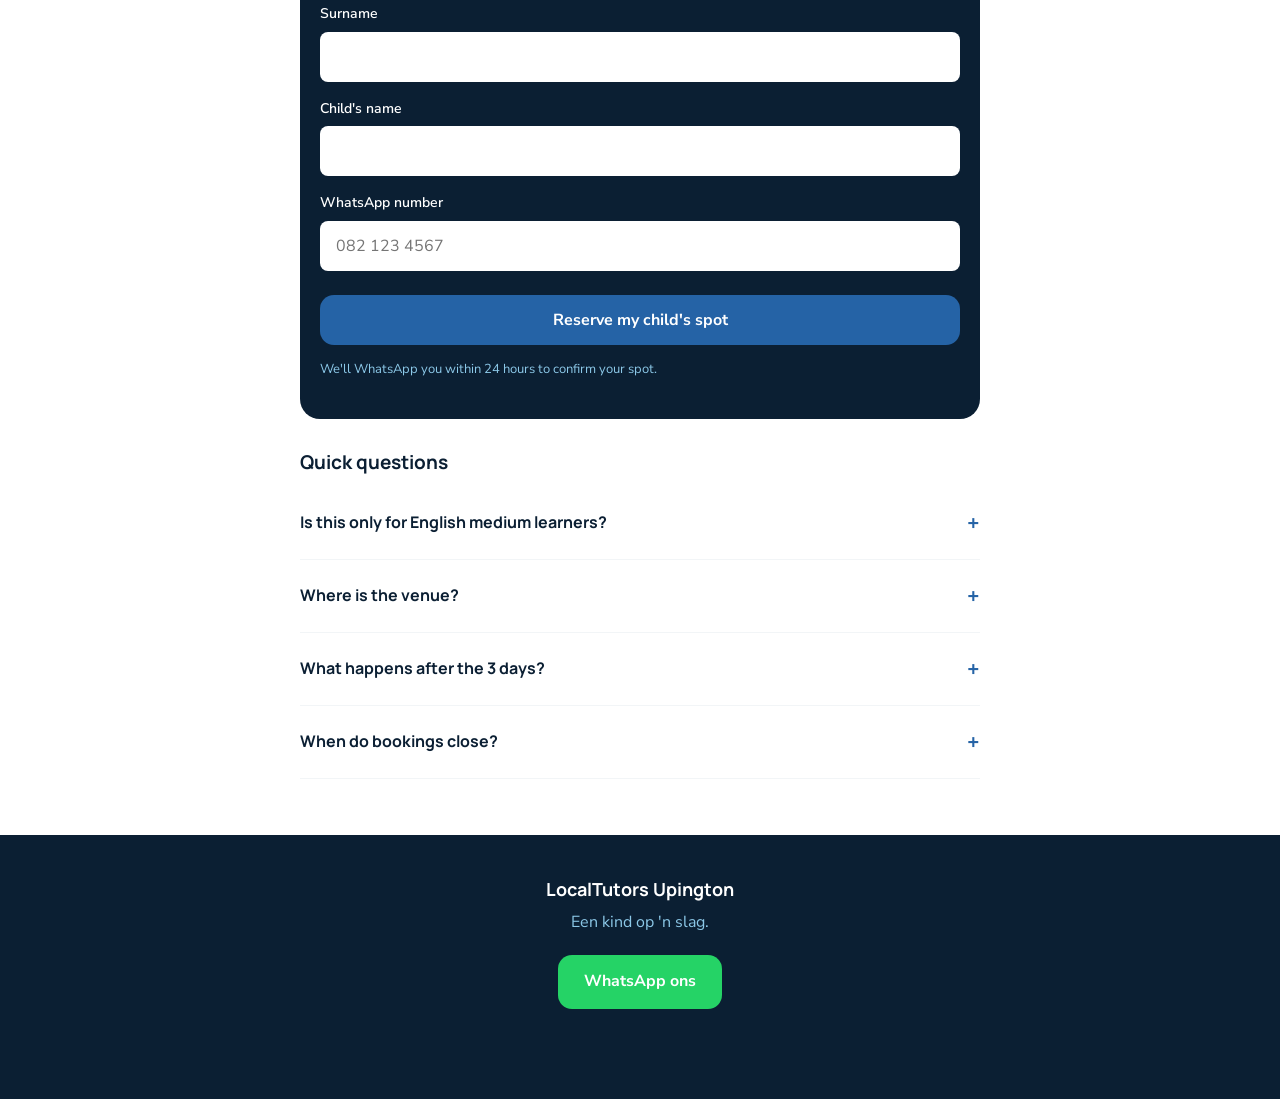
==== commit b8c03d08: "Life Sciences: price R900, add Rolien's recent Grade 10 result as proof Co-Authored-By: Claude Opus " ====
--- a/gr10-life-sciences.html
+++ b/gr10-life-sciences.html
@@ -100,6 +100,13 @@
       </div>
     </div>
 
+    <h3>A recent result</h3>
+    <figure class="card proof">
+      <p class="proof-stat"><strong>Nearly 20% higher.</strong> One of Rolien's Grade 10 learners just got their Life Sciences results back: their mark went up by nearly 20% within 6&nbsp;weeks of working with her.</p>
+      <img src="assets/rolien-result.jpg" alt="WhatsApp chat between Rolien and her Grade 10 learner. The learner writes: I improved by nearly 20% aunty Rolien. Rolien replies: WOW, you see what I'm talking about." class="proof-img" width="720" height="962" loading="lazy">
+      <figcaption>The learner's WhatsApp to Rolien after the results came in. Name hidden for privacy.</figcaption>
+    </figure>
+
     <h3>Dates and place</h3>
     <div class="logistics">
       <div class="logistics-item"><div class="label">Dates</div>28 to 30 September, Monday to Wednesday</div>
@@ -112,7 +119,7 @@
       <article class="price-card price-card--featured">
         <div class="price-main">
           <h4>3-Day Bootcamp</h4>
-          <p class="price-amount">R800</p>
+          <p class="price-amount">R900</p>
           <p class="price-desc">Three days of Life Sciences, 3 hours per day, taught fully in English.</p>
           <a class="btn btn-primary price-btn" href="#gr10-life-sciences-form">
             Reserve my child's spot
@@ -141,7 +148,7 @@
       <input type="hidden" name="_captcha" value="false">
       <input type="hidden" name="_next" value="thanks.html">
       <input type="hidden" name="bootcamp" value="Grade 10 Life Sciences in English">
-      <input type="hidden" name="Package" value="3-Day Bootcamp (R800)">
+      <input type="hidden" name="Package" value="3-Day Bootcamp (R900)">
 
       <div class="form-group">
         <label for="gr10ls-parent">Parent's first name</label>
--- a/styles.css
+++ b/styles.css
@@ -1,4 +1,4 @@
-/* LocalTutors — Pit Stop: Kwartaal 4
+/* LocalTutors: Pit Stop: Kwartaal 4
    Colours: Deep Navy #0B1F33, Education Blue #2563A6, Sky Blue #8CC8E8,
    White #FFFFFF, Light Grey #F2F5F7, Dark Text #1F2933 */
 
@@ -681,6 +681,35 @@
   font-size: 15px;
 }
 
+/* Proof / result */
+.proof {
+  margin: 16px 0 24px;
+}
+.proof-stat {
+  margin-bottom: 16px;
+}
+.proof-stat strong {
+  display: block;
+  font-family: 'Manrope', sans-serif;
+  font-size: 22px;
+  color: var(--blue);
+  margin-bottom: 4px;
+}
+.proof-img {
+  display: block;
+  width: 100%;
+  max-width: 340px;
+  height: auto;
+  margin: 0 auto;
+  border-radius: var(--radius-md);
+  border: 1px solid #E1E8ED;
+}
+.proof figcaption {
+  font-size: 14px;
+  text-align: center;
+  margin-top: 12px;
+}
+
 /* Logistics grid */
 .logistics {
   display: grid;
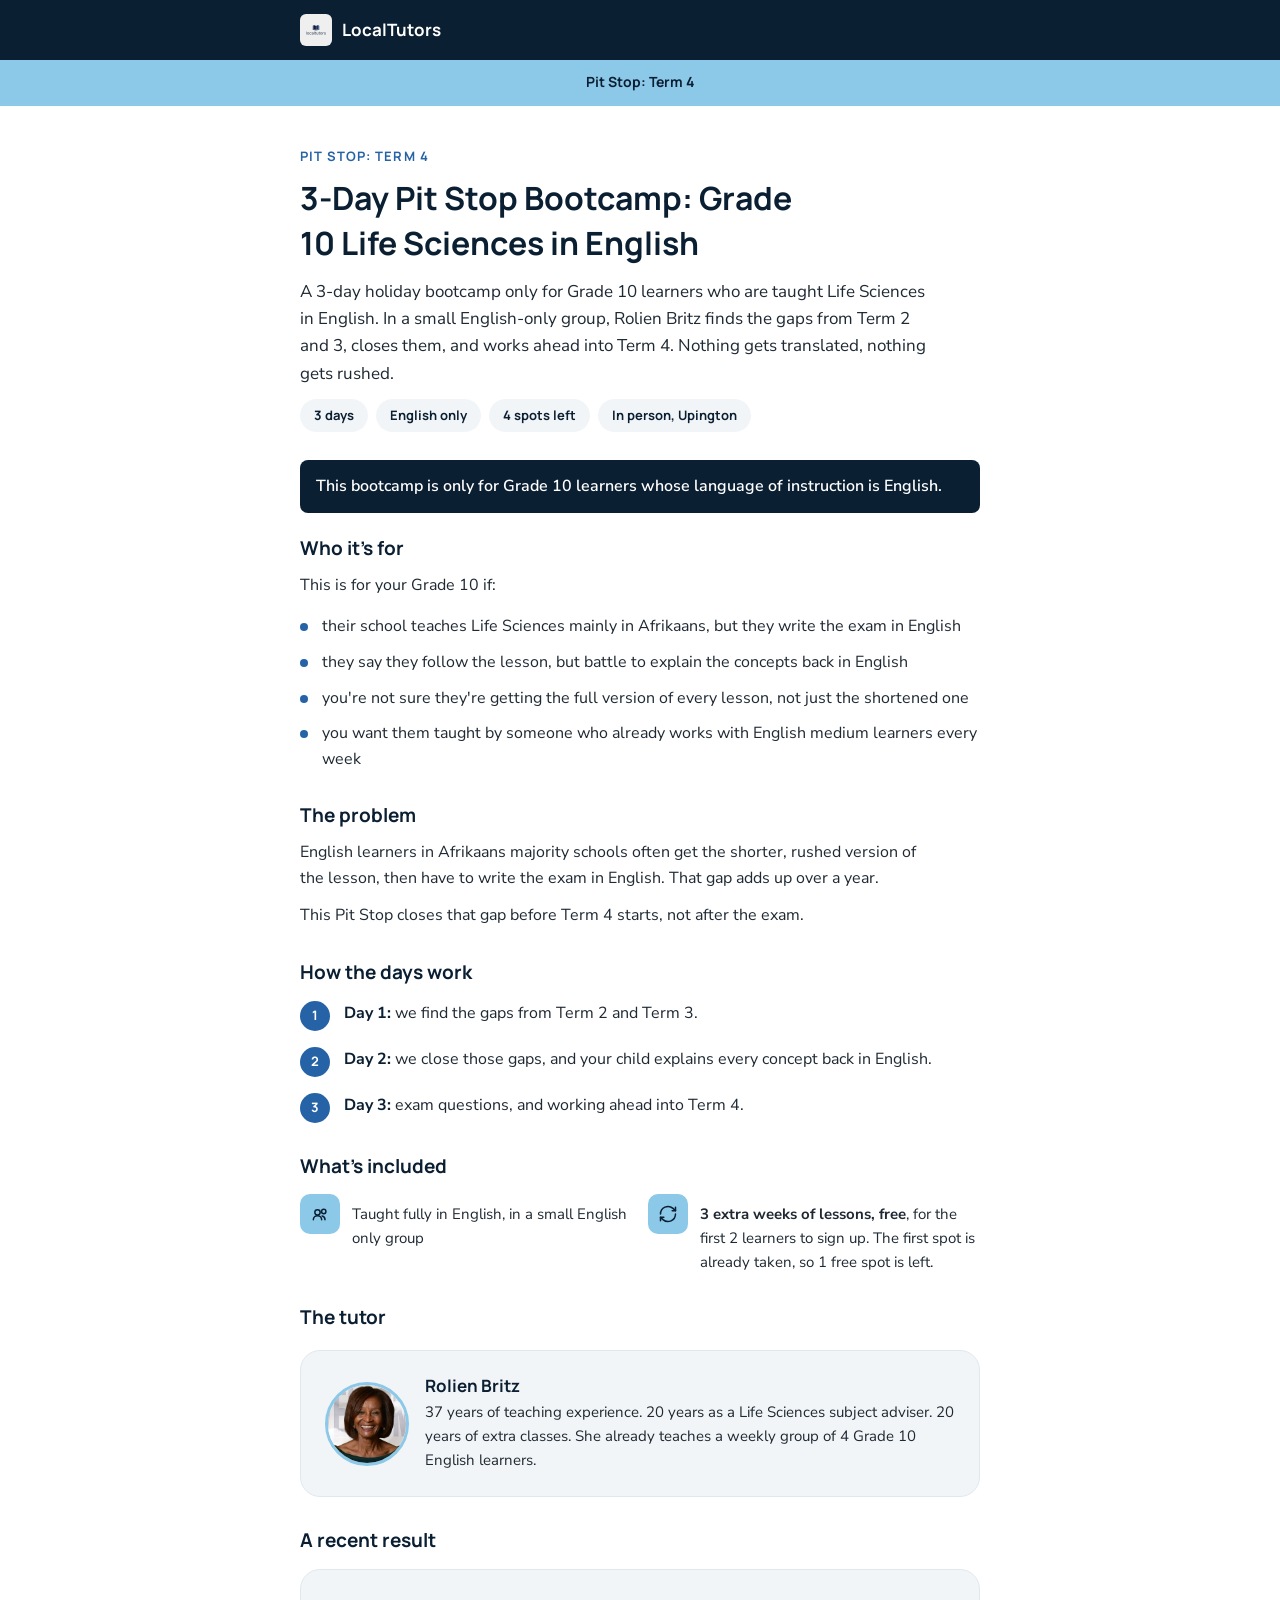
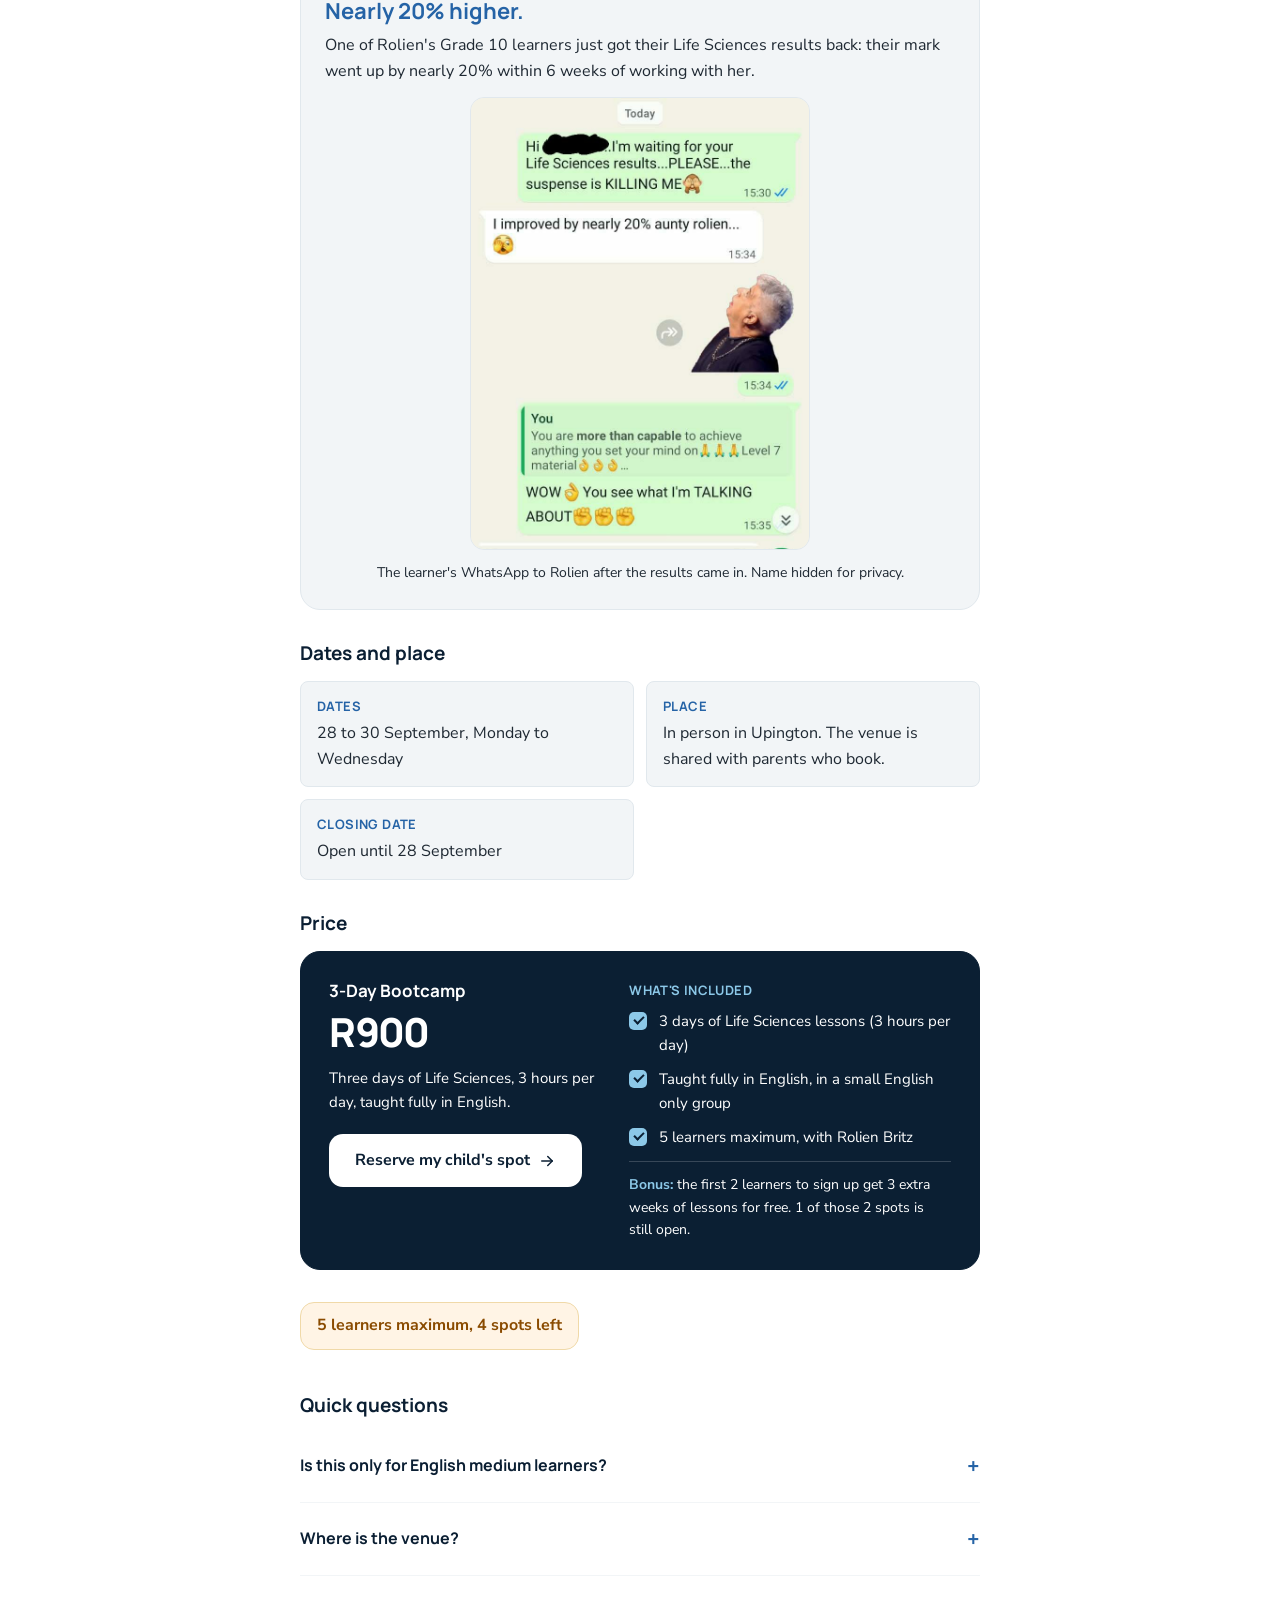
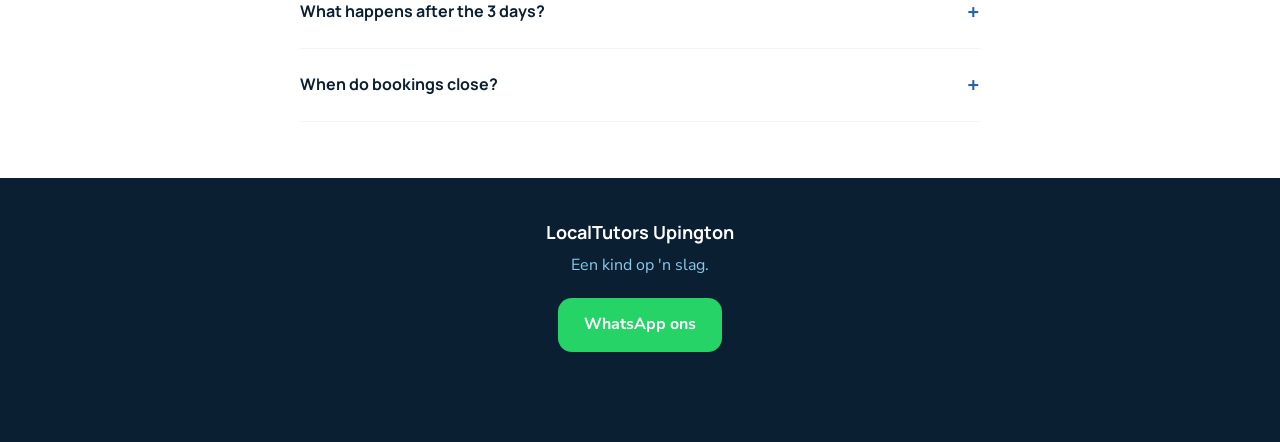
==== commit b8807606: "Life Sciences: keep booking form hidden until a reserve button is tapped Co-Authored-By: Claude Opus" ====
--- a/gr10-life-sciences.html
+++ b/gr10-life-sciences.html
@@ -139,10 +139,10 @@
     </div>
 
     <p class="spots-left">5 learners maximum, 4 spots left</p>
-    <p>Fill in your name, surname, your child's name and a WhatsApp number. We'll WhatsApp you within 24 hours to confirm your spot.</p>
-
-    <form class="booking-form" id="gr10-life-sciences-form" action="https://formsubmit.co/localtutors.upington@gmail.com" method="POST" novalidate>
+
+    <form class="booking-form" id="gr10-life-sciences-form" action="https://formsubmit.co/localtutors.upington@gmail.com" method="POST" novalidate data-open-on-cta>
       <h3>Reserve your child's spot</h3>
+      <p class="form-intro">Fill in your name, surname, your child's name and a WhatsApp number.</p>
       <input type="hidden" name="_subject" value="Nuwe Pit Stop-bespreking: Grade 10 Life Sciences in English">
       <input type="hidden" name="_template" value="table">
       <input type="hidden" name="_captcha" value="false">
--- a/styles.css
+++ b/styles.css
@@ -920,6 +920,22 @@
   color: var(--white);
   margin-top: 0;
 }
+.booking-form .form-intro {
+  color: var(--white);
+  opacity: 0.85;
+  margin-bottom: 20px;
+}
+.js .booking-form[data-open-on-cta]:not(.is-open) {
+  display: none;
+}
+.js .booking-form.is-open {
+  animation: flowIn 500ms var(--ease-focal) both;
+}
+@media (prefers-reduced-motion: reduce) {
+  .js .booking-form.is-open {
+    animation: none;
+  }
+}
 .form-group {
   margin-bottom: 16px;
 }
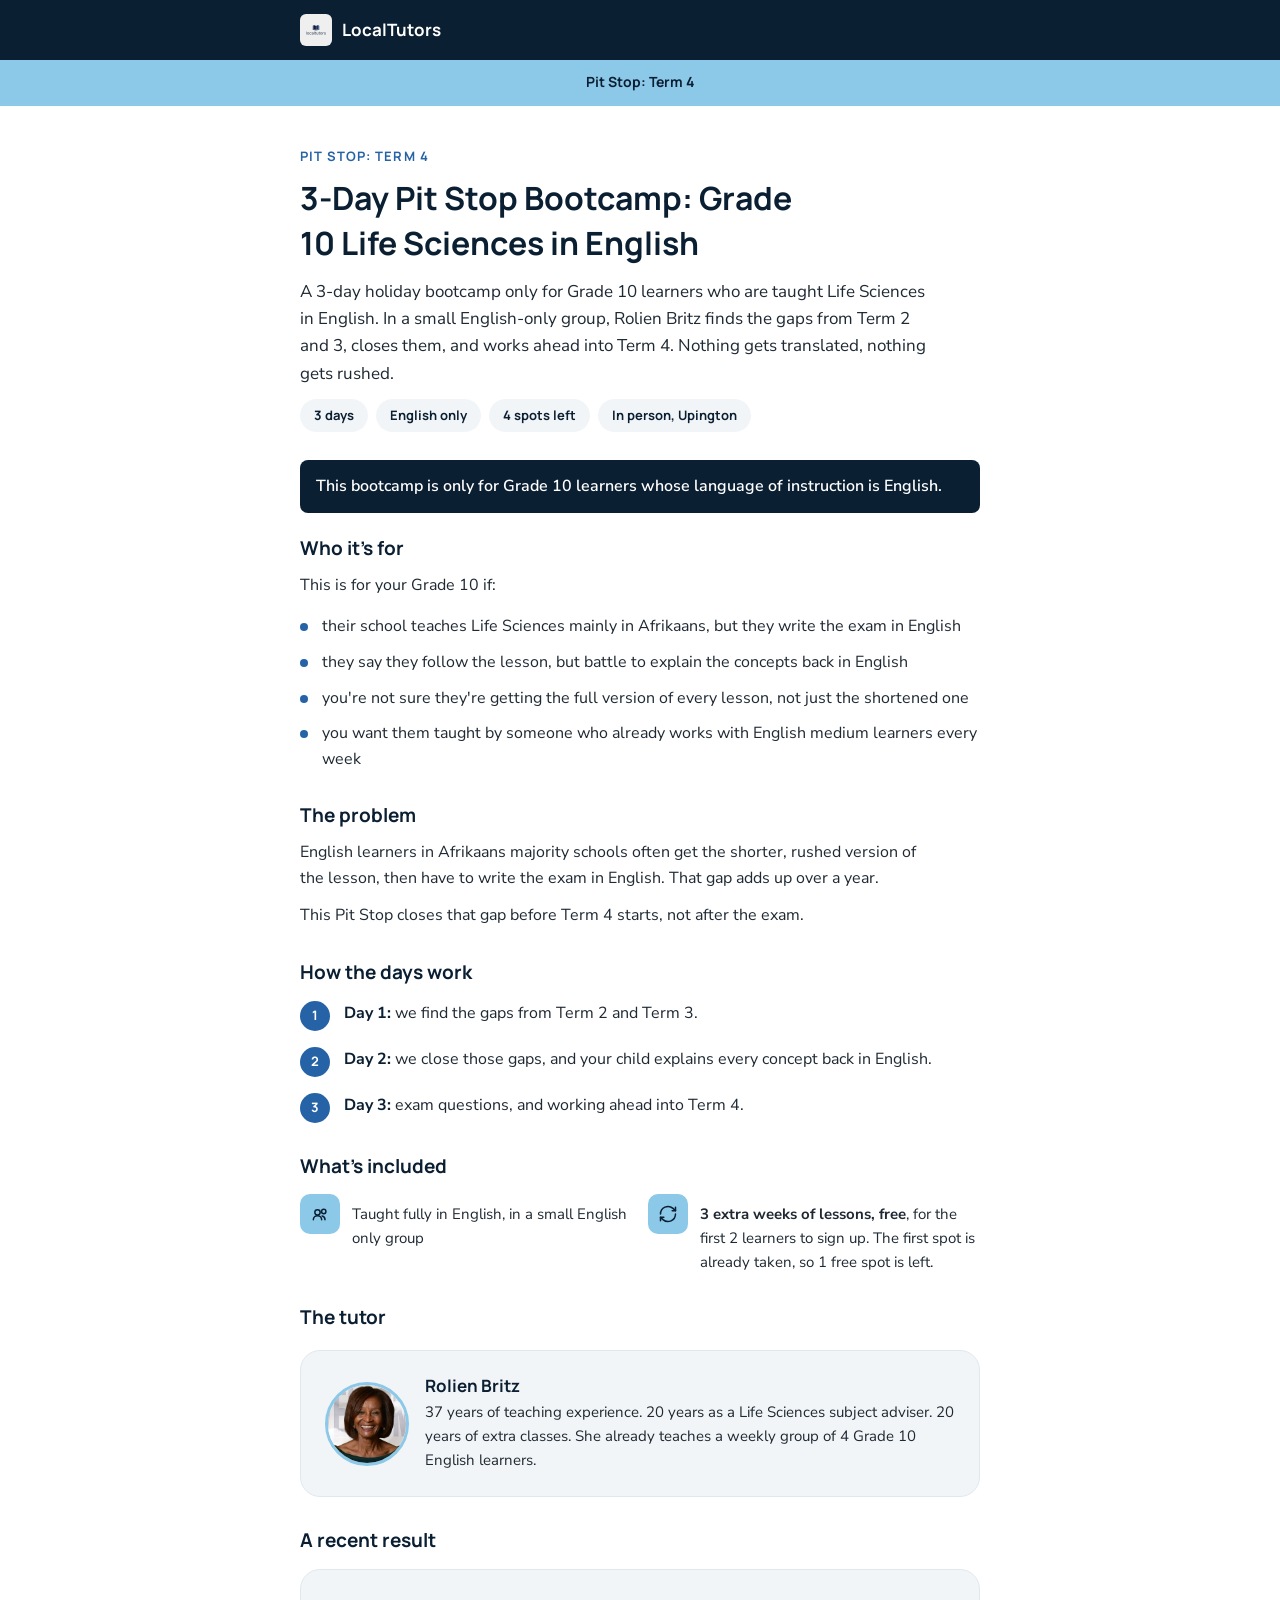
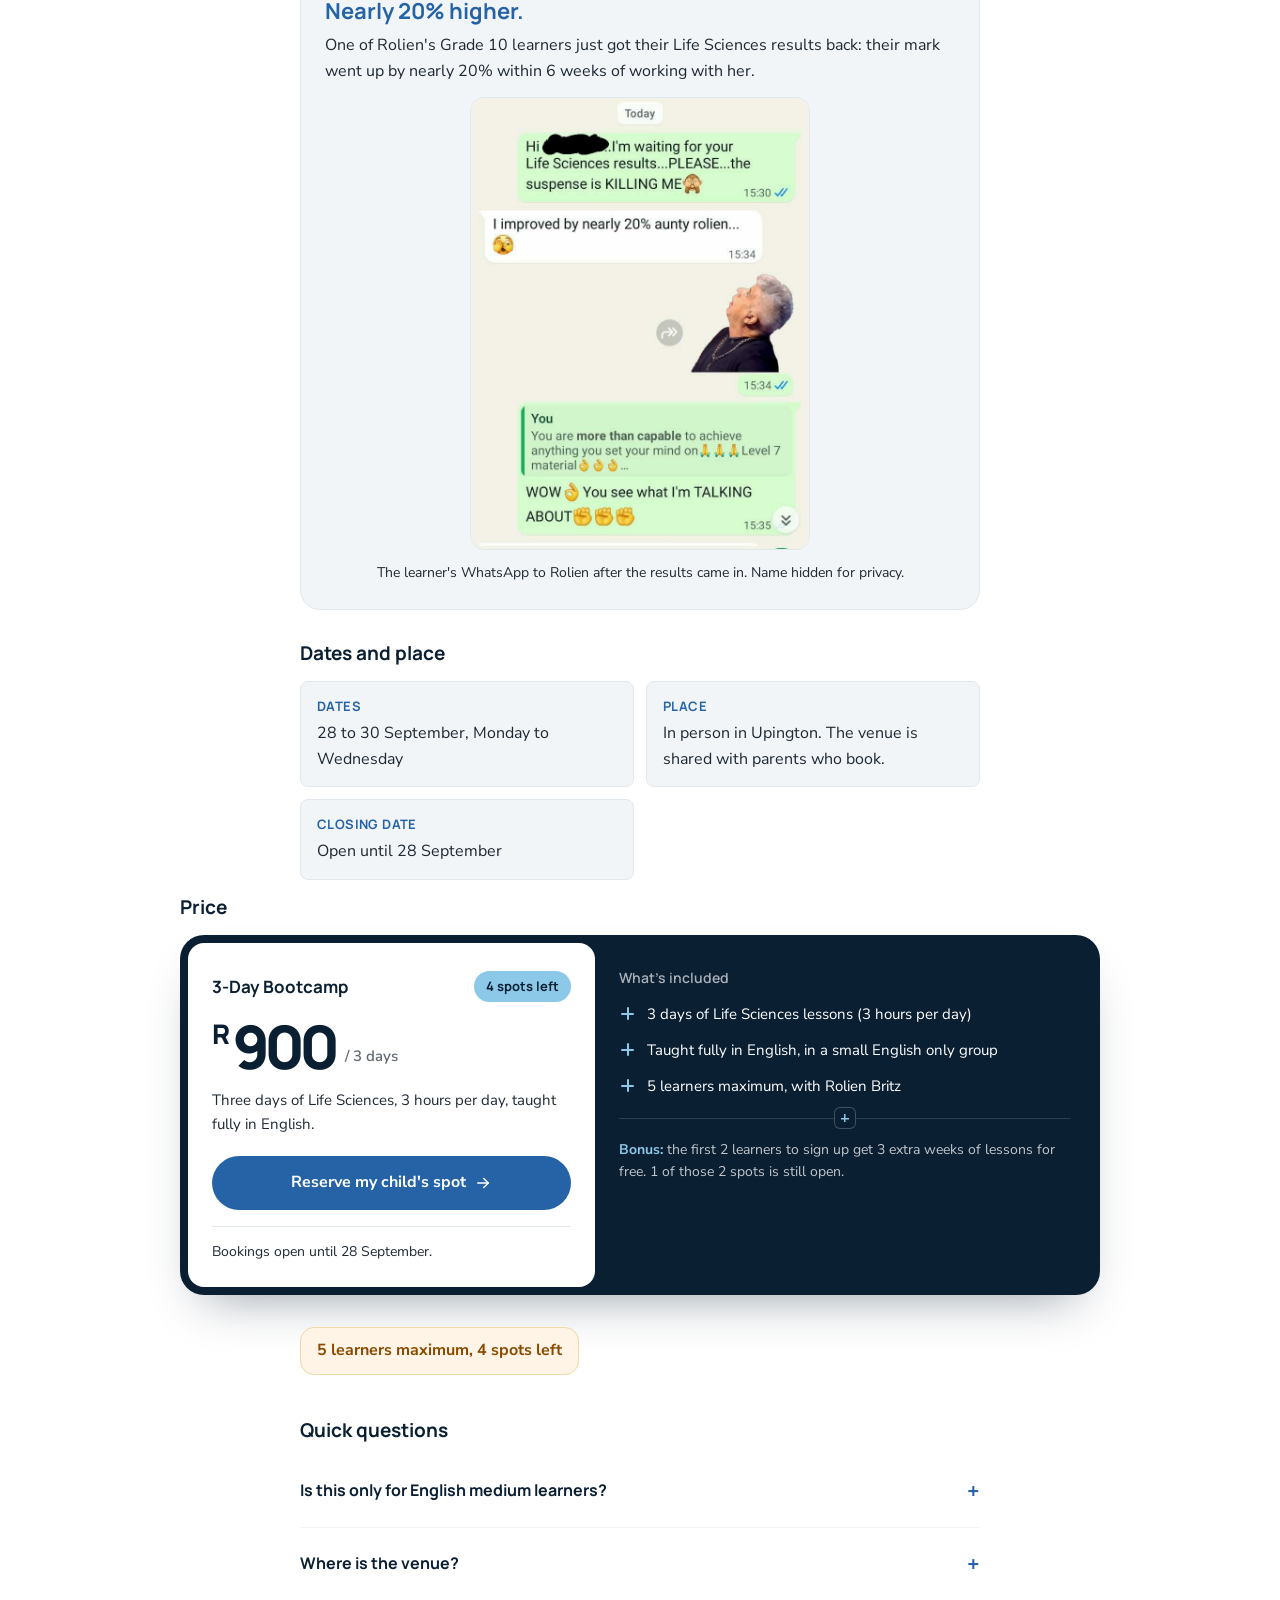
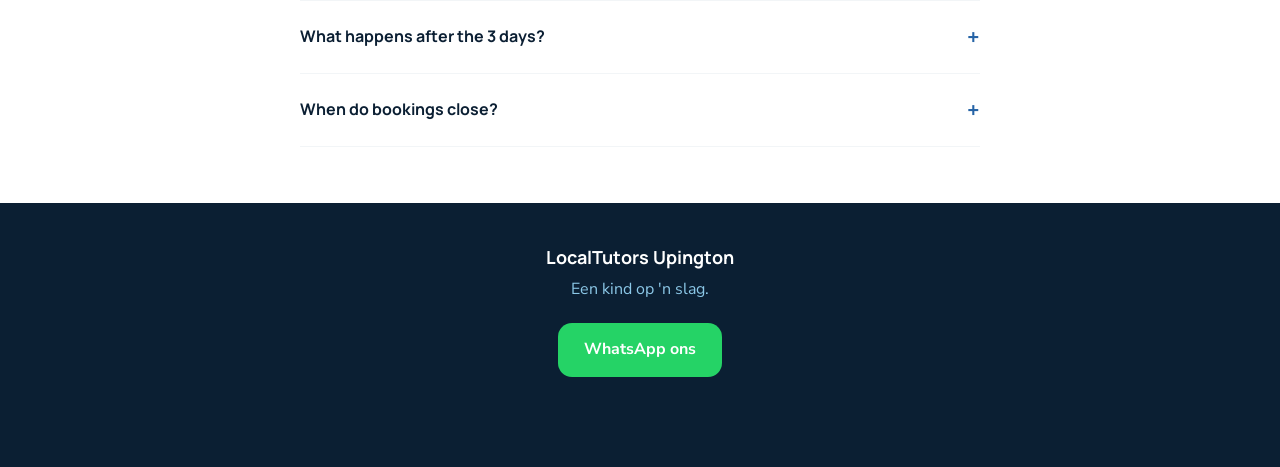
==== commit cca7f59d: "Pricing cards: dark shell with white inset price panel, plus-sign feature list Co-Authored-By: Claud" ====
--- a/gr10-life-sciences.html
+++ b/gr10-life-sciences.html
@@ -114,17 +114,25 @@
       <div class="logistics-item"><div class="label">Closing date</div>Open until 28 September</div>
     </div>
 
+    <div class="pricing-section">
     <h3 id="price">Price</h3>
     <div class="pricing">
-      <article class="price-card price-card--featured">
+      <article class="price-card">
         <div class="price-main">
-          <h4>3-Day Bootcamp</h4>
-          <p class="price-amount">R900</p>
+          <div class="price-head">
+            <h4>3-Day Bootcamp</h4>
+            <span class="price-badge">4 spots left</span>
+          </div>
+          <div class="price-row">
+            <p class="price-amount"><span class="price-currency">R</span>900</p>
+            <span class="price-per">/ 3 days</span>
+          </div>
           <p class="price-desc">Three days of Life Sciences, 3 hours per day, taught fully in English.</p>
-          <a class="btn btn-primary price-btn" href="#gr10-life-sciences-form">
+          <a class="btn btn-solid price-btn" href="#gr10-life-sciences-form">
             Reserve my child's spot
             <svg viewBox="0 0 24 24" aria-hidden="true" fill="none" stroke="currentColor" stroke-width="2" stroke-linecap="round" stroke-linejoin="round"><path d="M5 12h14"/><path d="M13 6l6 6-6 6"/></svg>
           </a>
+          <p class="price-foot">Bookings open until 28 September.</p>
         </div>
         <div class="price-includes">
           <p class="price-includes-label">What's included</p>
@@ -133,9 +141,11 @@
             <li>Taught fully in English, in a small English only group</li>
             <li>5 learners maximum, with Rolien Britz</li>
           </ul>
-          <p class="price-note"><strong>Bonus:</strong> the first 2&nbsp;learners to sign up get 3&nbsp;extra weeks of lessons for free. 1 of those 2&nbsp;spots is still open.</p>
+          <div class="price-divider" aria-hidden="true"></div>
+          <p class="price-note price-note--plain"><strong>Bonus:</strong> the first 2&nbsp;learners to sign up get 3&nbsp;extra weeks of lessons for free. 1 of those 2&nbsp;spots is still open.</p>
         </div>
       </article>
+    </div>
     </div>
 
     <p class="spots-left">5 learners maximum, 4 spots left</p>
--- a/styles.css
+++ b/styles.css
@@ -746,7 +746,7 @@
   margin: 8px 0 24px;
 }
 
-/* Pricing */
+/* Pricing: dark shell with a white inset panel */
 .pricing {
   display: grid;
   gap: 16px;
@@ -754,29 +754,90 @@
 }
 .price-card {
   display: grid;
-  gap: 24px;
+  gap: 8px;
+  padding: 8px;
+  background: var(--navy);
+  color: var(--white);
+  border-radius: 24px;
+  box-shadow: 0 24px 48px -24px rgba(11, 31, 51, 0.45);
+}
+.price-main {
+  display: flex;
+  flex-direction: column;
   background: var(--white);
-  border: 1px solid #E1E8ED;
-  border-radius: var(--radius-lg);
-  padding: 24px;
+  color: var(--text);
+  border-radius: 16px;
+  padding: 22px 20px 20px;
+}
+.price-head {
+  display: flex;
+  align-items: center;
+  justify-content: space-between;
+  gap: 12px;
+  margin-bottom: 14px;
 }
 .price-main h4 {
   font-size: 17px;
-  margin-bottom: 8px;
+  margin: 0;
+}
+.price-badge {
+  flex-shrink: 0;
+  font-family: 'Manrope', sans-serif;
+  font-weight: 700;
+  font-size: 13px;
+  padding: 5px 12px;
+  border-radius: 999px;
+  background: var(--sky);
+  color: var(--navy);
+}
+.bootcamp .price-was {
+  font-size: 15px;
+  font-weight: 600;
+  margin-bottom: 2px;
+}
+.price-was s {
+  font-family: 'Manrope', sans-serif;
+  font-weight: 700;
+  text-decoration-thickness: 2px;
+}
+.price-row {
+  display: flex;
+  align-items: flex-end;
+  flex-wrap: wrap;
+  gap: 4px 10px;
+  margin-bottom: 12px;
 }
 .bootcamp .price-amount {
   font-family: 'Manrope', sans-serif;
   font-weight: 800;
-  font-size: 40px;
-  line-height: 1.1;
-  letter-spacing: -0.02em;
+  font-size: 60px;
+  line-height: 1;
+  letter-spacing: -0.045em;
   color: var(--navy);
   font-variant-numeric: tabular-nums;
-  margin-bottom: 12px;
+  margin: 0;
+}
+.price-currency {
+  display: inline-block;
+  vertical-align: top;
+  font-size: 0.45em;
+  line-height: 1;
+  letter-spacing: 0;
+  margin: 0.14em 0.08em 0 0;
+}
+.price-per {
+  font-size: 15px;
+  font-weight: 600;
+  opacity: 0.7;
+  padding-bottom: 8px;
 }
 .bootcamp .price-desc {
   font-size: 15px;
   margin-bottom: 20px;
+}
+.price-btn {
+  width: 100%;
+  border-radius: 999px;
 }
 .price-btn svg {
   width: 18px;
@@ -788,67 +849,165 @@
     transform: translateX(3px);
   }
 }
+.bootcamp .price-foot {
+  font-size: 14px;
+  margin: 16px 0 0;
+  padding-top: 14px;
+  border-top: 1px solid #E1E8ED;
+}
+.price-includes {
+  padding: 16px 14px 14px;
+}
 .bootcamp .price-includes-label {
   font-family: 'Manrope', sans-serif;
-  font-weight: 700;
-  font-size: 13px;
-  letter-spacing: 0.03em;
-  text-transform: uppercase;
-  color: var(--blue);
+  font-weight: 600;
+  font-size: 14px;
+  color: rgba(255, 255, 255, 0.65);
   margin-bottom: 4px;
 }
 .price-includes .checklist {
-  margin: 8px 0 0;
+  margin: 12px 0 0;
 }
 .price-includes .checklist li {
   font-size: 15px;
+  padding-left: 28px;
+  margin-bottom: 12px;
+}
+.price-includes .checklist li::before {
+  top: 11px;
+  left: 2px;
+  width: 13px;
+  height: 2px;
+  border-radius: 1px;
+  background: var(--sky);
+}
+.price-includes .checklist li::after {
+  top: 5.5px;
+  left: 7.5px;
+  width: 2px;
+  height: 13px;
+  border: 0;
+  border-radius: 1px;
+  background: var(--sky);
+  transform: none;
+}
+.value-tag {
+  display: inline-block;
+  font-weight: 700;
+  color: var(--sky);
+}
+.value-why {
+  display: block;
+  font-size: 14px;
+  color: rgba(255, 255, 255, 0.62);
+  margin-top: 2px;
+}
+.price-divider {
+  position: relative;
+  height: 1px;
+  margin: 20px 0;
+  background: rgba(255, 255, 255, 0.14);
+}
+.price-divider::before,
+.price-divider::after {
+  content: '';
+  position: absolute;
+  left: 50%;
+  top: 50%;
+  background: var(--sky);
+  border-radius: 1px;
+  transform: translate(-50%, -50%);
+}
+.price-divider::before {
+  width: 20px;
+  height: 20px;
+  background: var(--navy);
+  border: 1px solid rgba(255, 255, 255, 0.22);
+  border-radius: 6px;
+}
+.price-divider::after {
+  width: 8px;
+  height: 8px;
+  background:
+    linear-gradient(var(--sky), var(--sky)) center / 8px 1.5px no-repeat,
+    linear-gradient(var(--sky), var(--sky)) center / 1.5px 8px no-repeat;
+}
+.value-sum {
+  margin: 0;
+  font-size: 15px;
+}
+.value-sum div {
+  display: flex;
+  justify-content: space-between;
+  gap: 12px;
+  padding: 4px 0;
+}
+.value-sum dt {
+  color: rgba(255, 255, 255, 0.75);
+}
+.value-sum dd {
+  font-variant-numeric: tabular-nums;
+  white-space: nowrap;
+}
+.value-sum-total {
+  margin-top: 6px;
+  padding-top: 10px !important;
+  border-top: 1px solid rgba(255, 255, 255, 0.14);
+}
+.value-sum-total dd s {
+  text-decoration-thickness: 2px;
+  color: rgba(255, 255, 255, 0.75);
+}
+.value-sum-pay {
+  font-family: 'Manrope', sans-serif;
+  font-weight: 800;
+  font-size: 20px;
+}
+.value-sum .value-sum-pay dt {
+  color: var(--white);
+}
+.bootcamp .value-save {
+  margin: 8px 0 0;
+  font-family: 'Manrope', sans-serif;
+  font-weight: 700;
+  color: var(--sky);
 }
 .bootcamp .price-note {
   font-size: 14px;
-  margin: 12px 0 0;
-  padding-top: 12px;
-  border-top: 1px solid #E1E8ED;
+  color: rgba(255, 255, 255, 0.75);
+  margin: 16px 0 0;
+  padding-top: 14px;
+  border-top: 1px solid rgba(255, 255, 255, 0.14);
+}
+.bootcamp .price-note strong {
+  color: var(--sky);
 }
 .bootcamp .price-guarantee {
   font-size: 14px;
   margin: 16px 0 0;
   padding: 14px 16px;
-  border-radius: var(--radius-sm);
-  background: rgba(140, 200, 232, 0.14);
-  border: 1px solid rgba(140, 200, 232, 0.35);
-}
-
-.price-card--featured {
-  background: var(--navy);
-  border-color: var(--navy);
-  color: var(--white);
-}
-.price-card--featured h4,
-.price-card--featured .price-amount {
-  color: var(--white);
-}
-.price-card--featured .price-includes-label {
+  border-radius: 12px;
+  background: rgba(140, 200, 232, 0.1);
+  border: 1px solid rgba(140, 200, 232, 0.3);
+}
+.price-guarantee strong {
   color: var(--sky);
-}
-.price-card--featured .checklist li::before {
-  background: var(--sky);
-}
-.price-card--featured .checklist li::after {
-  border-color: var(--navy);
-}
-.price-card--featured .price-guarantee strong,
-.price-card--featured .price-note strong {
-  color: var(--sky);
-}
-.price-card--featured .price-note {
-  border-top-color: rgba(255, 255, 255, 0.18);
 }
 
 @media (min-width: 640px) {
   .price-card {
     grid-template-columns: minmax(0, 5fr) minmax(0, 6fr);
-    gap: 32px;
-    padding: 28px;
+  }
+  .price-main {
+    padding: 28px 24px 24px;
+  }
+  .price-main {
+    position: sticky;
+    top: 84px;
+    align-self: start;
+  }
+  .price-includes {
+    padding: 24px 22px 20px 16px;
   }
 }
 
@@ -1053,3 +1212,67 @@
     font-size: 32px;
   }
 }
+
+/* Guarantee block (GR10) */
+.flow-page .guarantee-block {
+  margin-top: 32px;
+  padding: 28px 20px;
+  border-radius: var(--radius-lg);
+  background: var(--blue);
+  color: var(--white);
+}
+.flow-page .guarantee-block h3:first-of-type {
+  margin-top: 0;
+  color: var(--white);
+}
+.guarantee-icon {
+  display: inline-flex;
+  width: 44px;
+  height: 44px;
+  align-items: center;
+  justify-content: center;
+  border-radius: 50%;
+  background: var(--white);
+  color: var(--blue);
+  margin-bottom: 12px;
+}
+.guarantee-icon svg {
+  width: 24px;
+  height: 24px;
+}
+.bootcamp .guarantee-stat {
+  font-family: 'Manrope', sans-serif;
+  font-weight: 800;
+  font-size: 32px;
+  line-height: 1.15;
+  letter-spacing: -0.02em;
+  margin-bottom: 12px;
+}
+.bootcamp .guarantee-text {
+  font-size: 17px;
+  margin-bottom: 12px;
+}
+.bootcamp .guarantee-small {
+  font-size: 14px;
+  opacity: 0.85;
+  margin-bottom: 0;
+}
+@media (min-width: 640px) {
+  .flow-page .guarantee-block {
+    padding: 32px;
+  }
+  .bootcamp .guarantee-stat {
+    font-size: 40px;
+  }
+}
+.bootcamp .price-note--plain {
+  margin-top: 0;
+  padding-top: 0;
+  border-top: 0;
+}
+@media (min-width: 1100px) {
+  .pricing-section {
+    margin-left: -120px;
+    margin-right: -120px;
+  }
+}
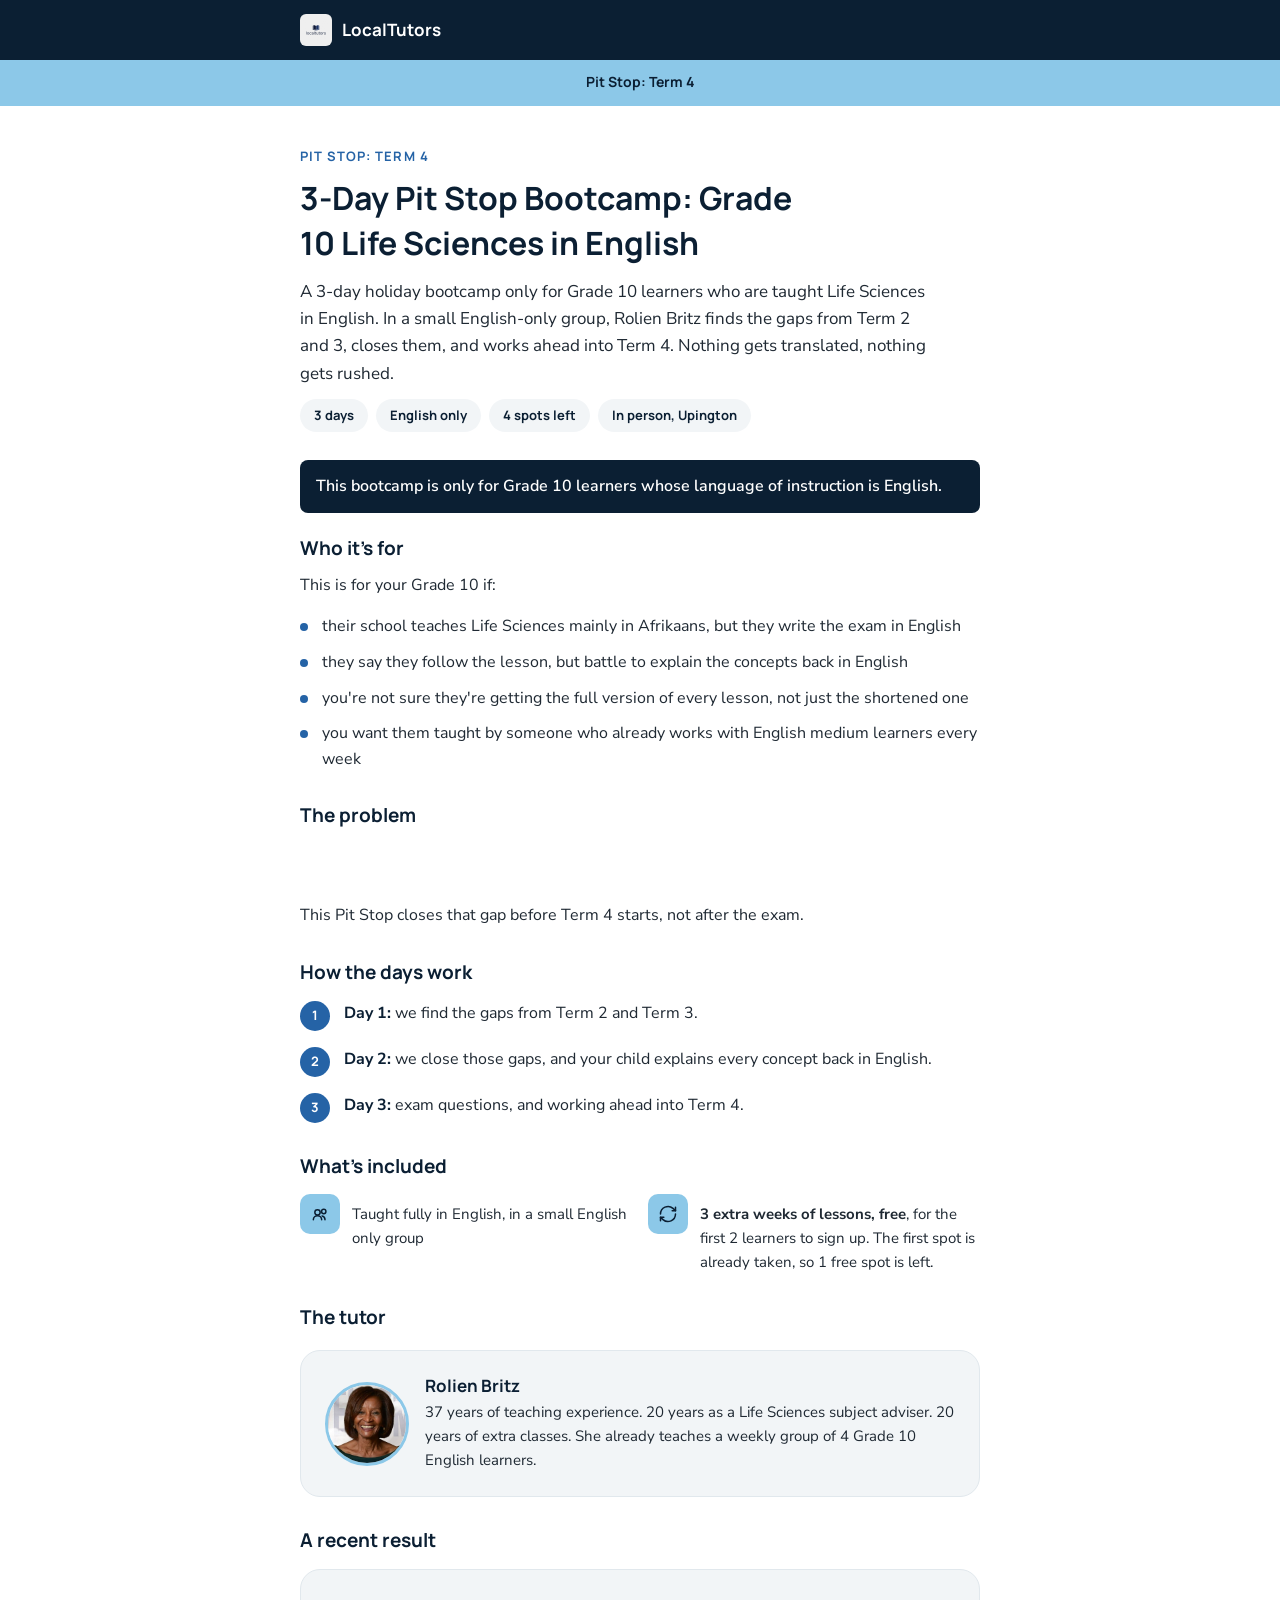
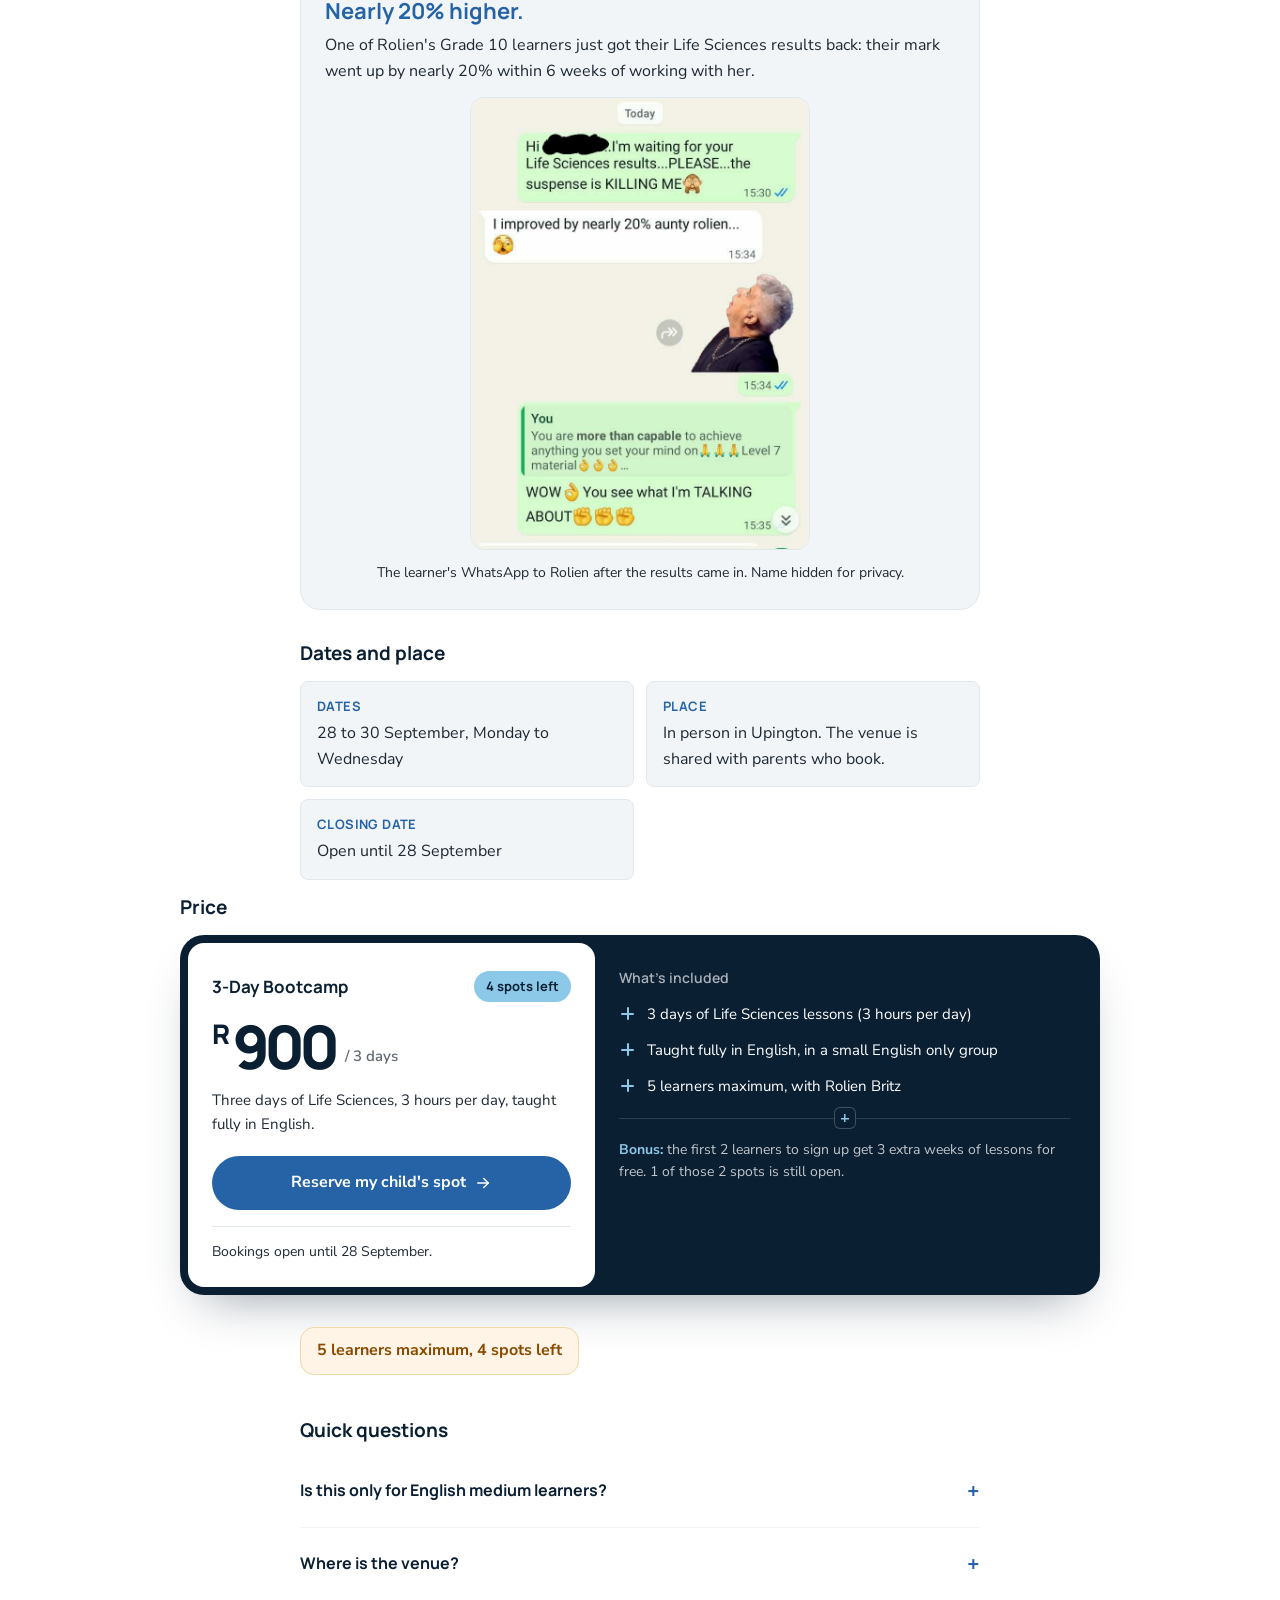
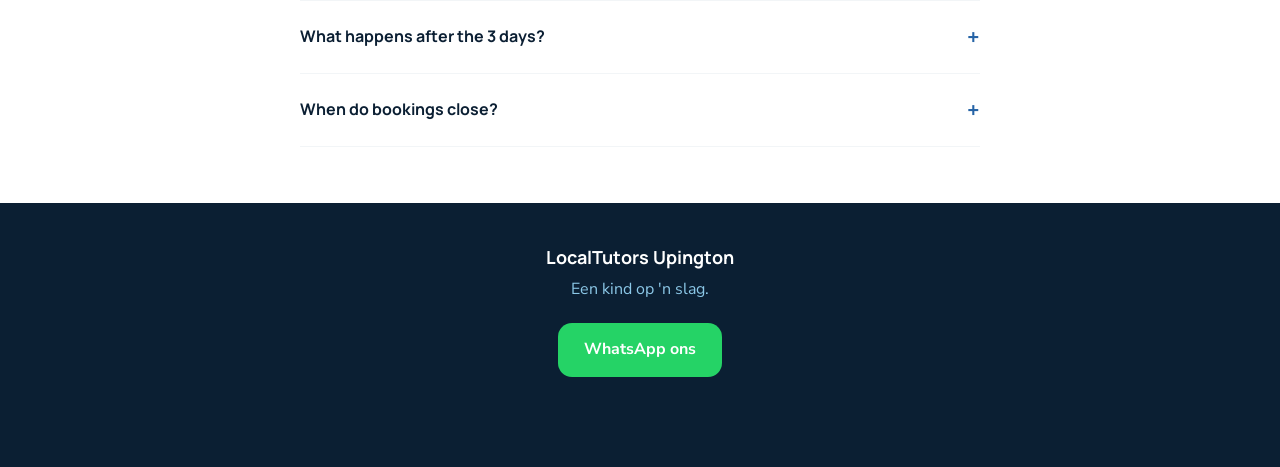
==== commit 85db91c7: "Site-wide scroll reveal: content chunks slide up out of a soft blur, staggered Replaces the whole-se" ====
--- a/gr10-life-sciences.html
+++ b/gr10-life-sciences.html
@@ -76,13 +76,13 @@
 
     <h3>What's included</h3>
     <div class="included-grid">
-      <div class="included-item reveal-item">
+      <div class="included-item">
         <span class="included-icon" aria-hidden="true">
           <svg viewBox="0 0 24 24" fill="none" stroke="currentColor" stroke-width="1.8" stroke-linecap="round" stroke-linejoin="round"><circle cx="9" cy="10" r="3.2"/><circle cx="16.5" cy="9" r="2.6"/><path d="M4 19c0-3 2.5-5 5-5s5 2 5 5"/><path d="M14.5 14.3c2 .3 3.5 2 3.5 4.7"/></svg>
         </span>
         <p>Taught fully in English, in a small English only group</p>
       </div>
-      <div class="included-item reveal-item">
+      <div class="included-item">
         <span class="included-icon" aria-hidden="true">
           <svg viewBox="0 0 24 24" fill="none" stroke="currentColor" stroke-width="1.8" stroke-linecap="round" stroke-linejoin="round"><path d="M3 12a9 9 0 0 1 15-6.7L21 8"/><path d="M21 4v4h-4"/><path d="M21 12a9 9 0 0 1-15 6.7L3 16"/><path d="M3 20v-4h4"/></svg>
         </span>
--- a/styles.css
+++ b/styles.css
@@ -520,52 +520,38 @@
   transform: rotate(-45deg);
 }
 
-/* Scroll reveal (generic, keyed by script.js).
-   Gated behind .js (set synchronously in <head>) so content stays
-   visible by default if scripts fail to load or run. */
-.js .reveal-item {
+/* Scroll reveal: content arrives in small chunks, each sliding up out
+   of a soft blur, staggered when several enter together. script.js
+   picks the chunks and adds .stagger; it is removed again once the
+   element has arrived so the element's own transitions return.
+   Gated behind .js so content stays visible if scripts fail. */
+.js .stagger {
   opacity: 0;
-  transform: translateY(8px);
-  transition: opacity 300ms var(--ease-out), transform 300ms var(--ease-out);
-}
-.js .reveal-item.is-visible {
+  transform: translateY(18px);
+  filter: blur(6px);
+  transition:
+    opacity 700ms var(--ease-focal),
+    transform 700ms var(--ease-focal),
+    filter 700ms var(--ease-focal);
+}
+.js .stagger.is-in {
   opacity: 1;
-  transform: translateY(0);
+  transform: none;
+  filter: none;
 }
 @media (prefers-reduced-motion: reduce) {
-  .js .reveal-item {
+  .js .stagger {
     transform: none;
-    transition: opacity 200ms ease;
-  }
-}
-
-/* Flow-page motion (gr10-rek-wisk.html): each content block arrives
-   like its own page as it scrolls into view. The intro block gets a
-   single rehearsed cascade on load; everything after it shares one
-   consistent reveal, which is the point, since the brief asked the
-   page itself to feel like a continuous flow rather than one static
-   scroll. The booking form is deliberately excluded so the primary
-   action never waits behind an animation. */
-.js .flow-page .flow-section {
-  opacity: 0;
-  transform: translateY(28px);
-  transition: opacity 550ms var(--ease-focal), transform 550ms var(--ease-focal);
-}
-.js .flow-page .flow-section.is-visible {
-  opacity: 1;
-  transform: translateY(0);
-}
+    filter: none;
+    transition: opacity 250ms ease;
+  }
+}
+
 .flow-page .flow-section h3:first-of-type {
   margin-top: 32px;
 }
 .flow-page .flow-section--lead h3:first-of-type {
   margin-top: 0;
-}
-@media (prefers-reduced-motion: reduce) {
-  .js .flow-page .flow-section {
-    transform: none;
-    transition: opacity 250ms ease;
-  }
 }
 
 @keyframes flowIn {
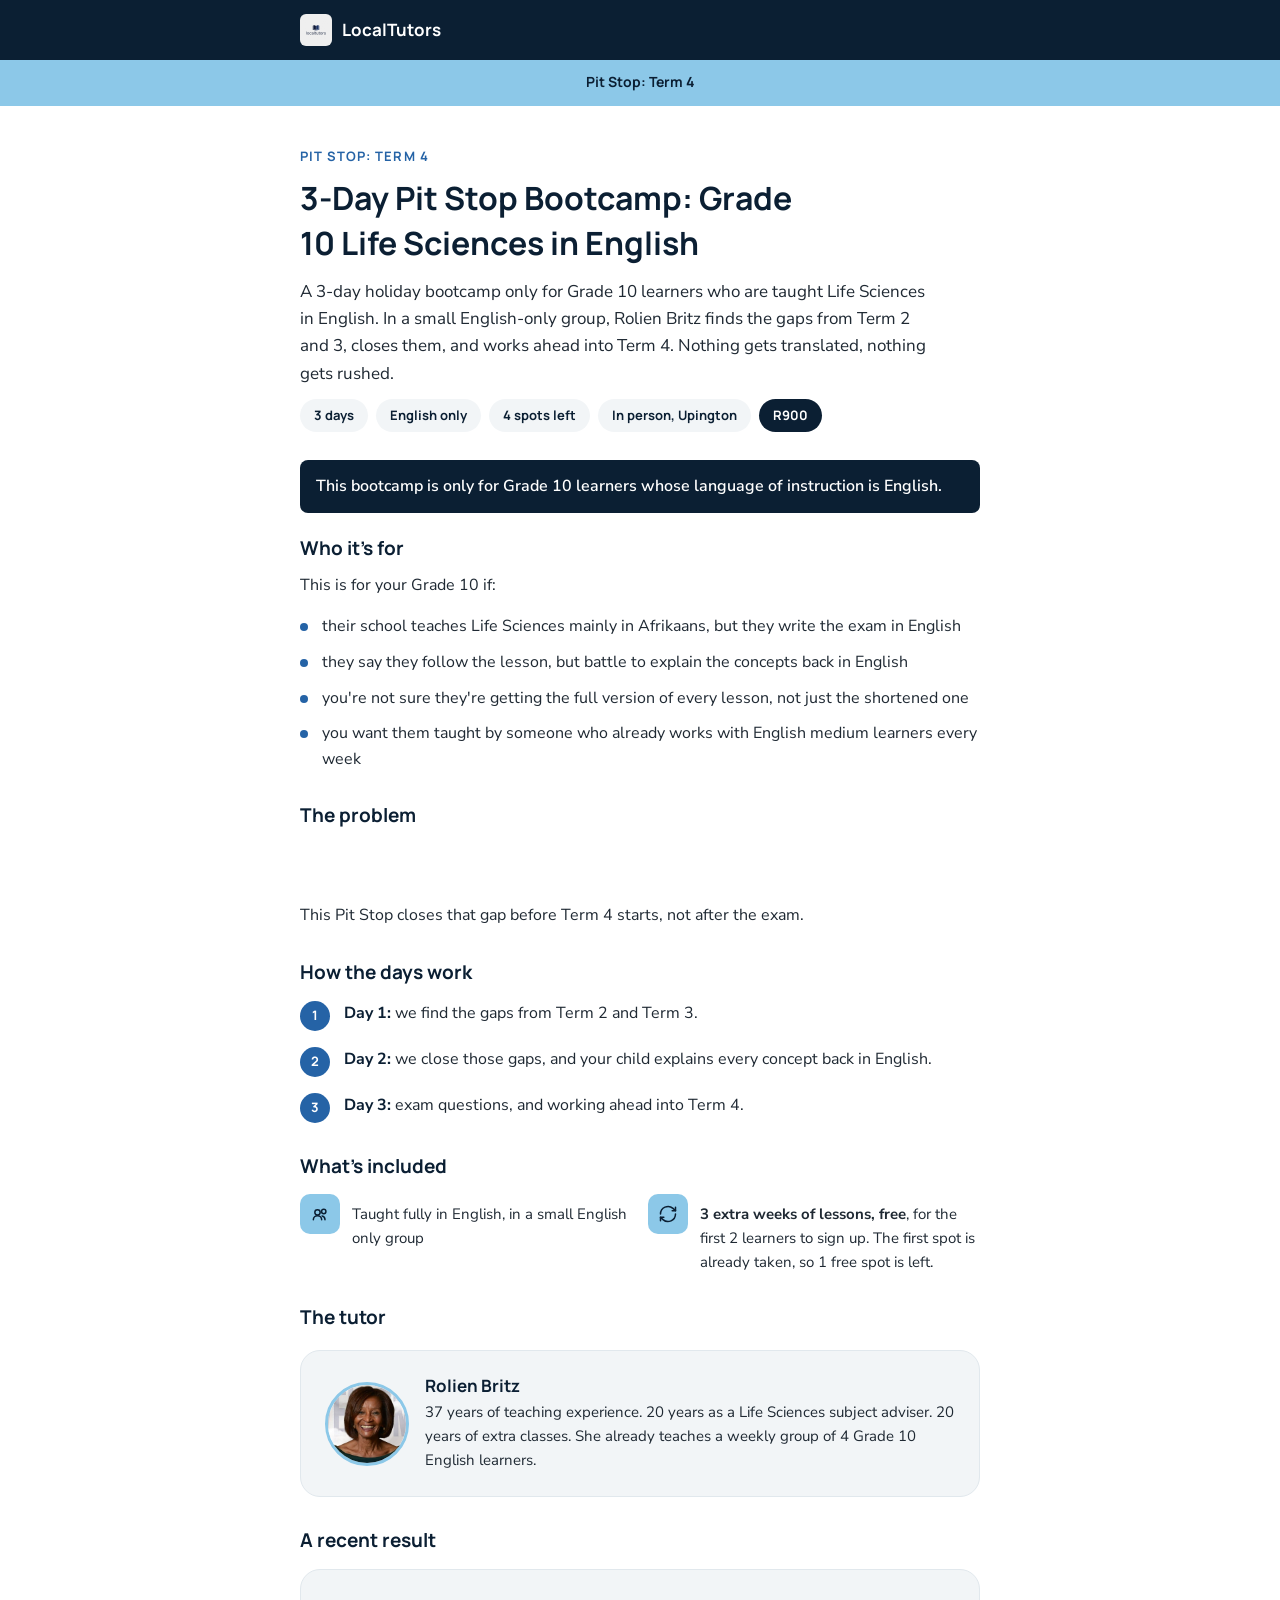
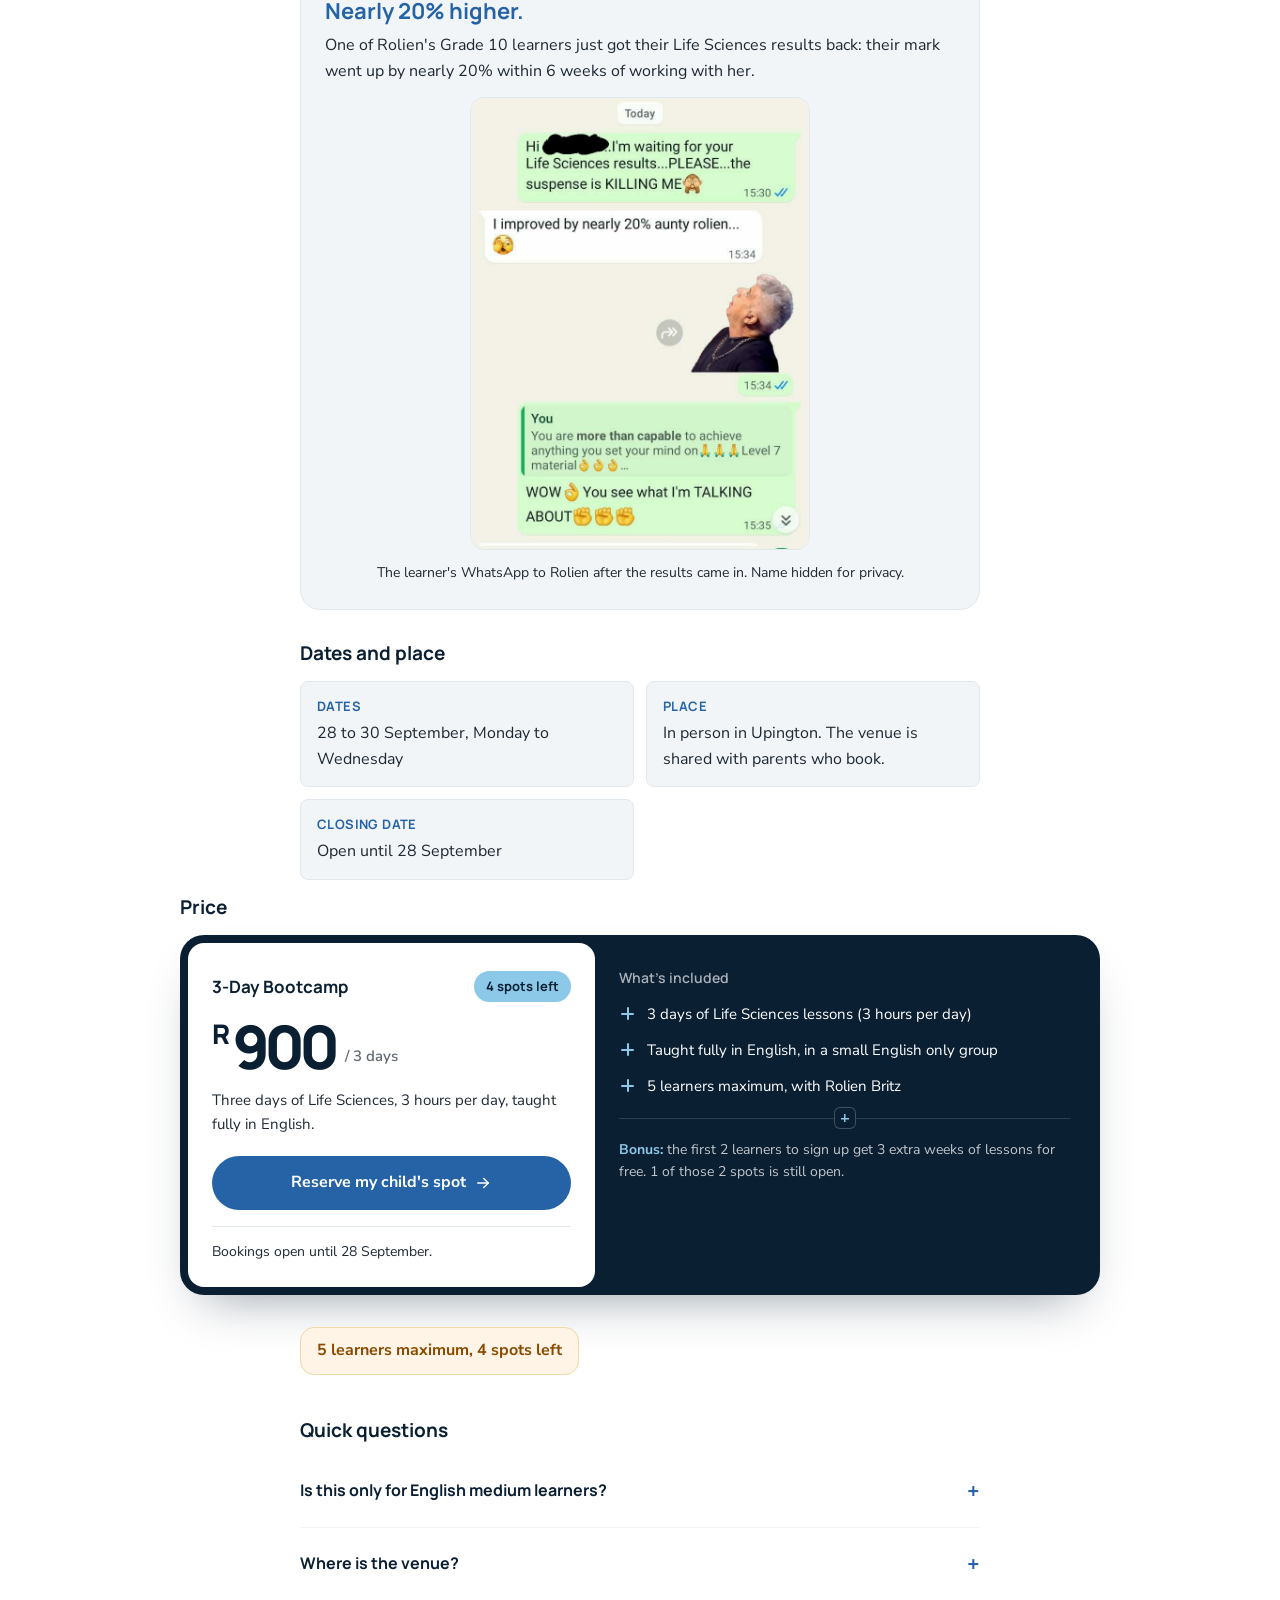
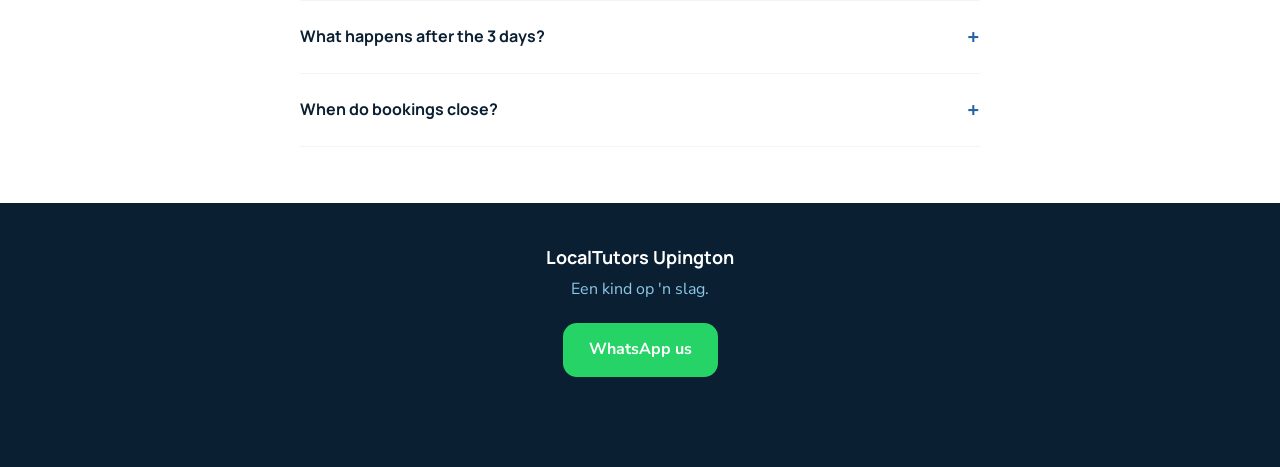
==== commit 6c7aa8dc: "Clarity pass: absolute FormSubmit redirect, prices up front, English CTA on Life Sciences - _next no" ====
--- a/gr10-life-sciences.html
+++ b/gr10-life-sciences.html
@@ -50,6 +50,7 @@
       <span class="chip">English only</span>
       <span class="chip">4 spots left</span>
       <span class="chip">In person, Upington</span>
+      <span class="chip chip--price">R900</span>
     </div>
 
     <div class="lang-note">This bootcamp is only for Grade 10 learners whose language of instruction is English.</div>
@@ -156,7 +157,7 @@
       <input type="hidden" name="_subject" value="Nuwe Pit Stop-bespreking: Grade 10 Life Sciences in English">
       <input type="hidden" name="_template" value="table">
       <input type="hidden" name="_captcha" value="false">
-      <input type="hidden" name="_next" value="thanks.html">
+      <input type="hidden" name="_next" value="https://localtutorsupington-hue.github.io/localtutors-pitstop-term4/thanks.html">
       <input type="hidden" name="bootcamp" value="Grade 10 Life Sciences in English">
       <input type="hidden" name="Package" value="3-Day Bootcamp (R900)">
 
@@ -214,12 +215,12 @@
   <div class="container">
     <p class="footer-name">LocalTutors Upington</p>
     <p class="footer-tagline">Een kind op 'n slag.</p>
-    <a class="btn btn-whatsapp" href="https://wa.me/27697346705" target="_blank" rel="noopener">WhatsApp ons</a>
+    <a class="btn btn-whatsapp" href="https://wa.me/27697346705" target="_blank" rel="noopener">WhatsApp us</a>
   </div>
 </footer>
 
 <div class="mobile-cta" id="mobileCta">
-  <a href="#gr10-life-sciences-form" class="btn btn-solid" id="mobileCtaLink">Bespreek</a>
+  <a href="#gr10-life-sciences-form" class="btn btn-solid" id="mobileCtaLink">Reserve a spot</a>
 </div>
 
 <script src="script.js"></script>
--- a/styles.css
+++ b/styles.css
@@ -367,6 +367,10 @@
   border-radius: 999px;
   white-space: nowrap;
 }
+.chip--price {
+  background: var(--navy);
+  color: var(--white);
+}
 
 .plain-list {
   list-style: none;
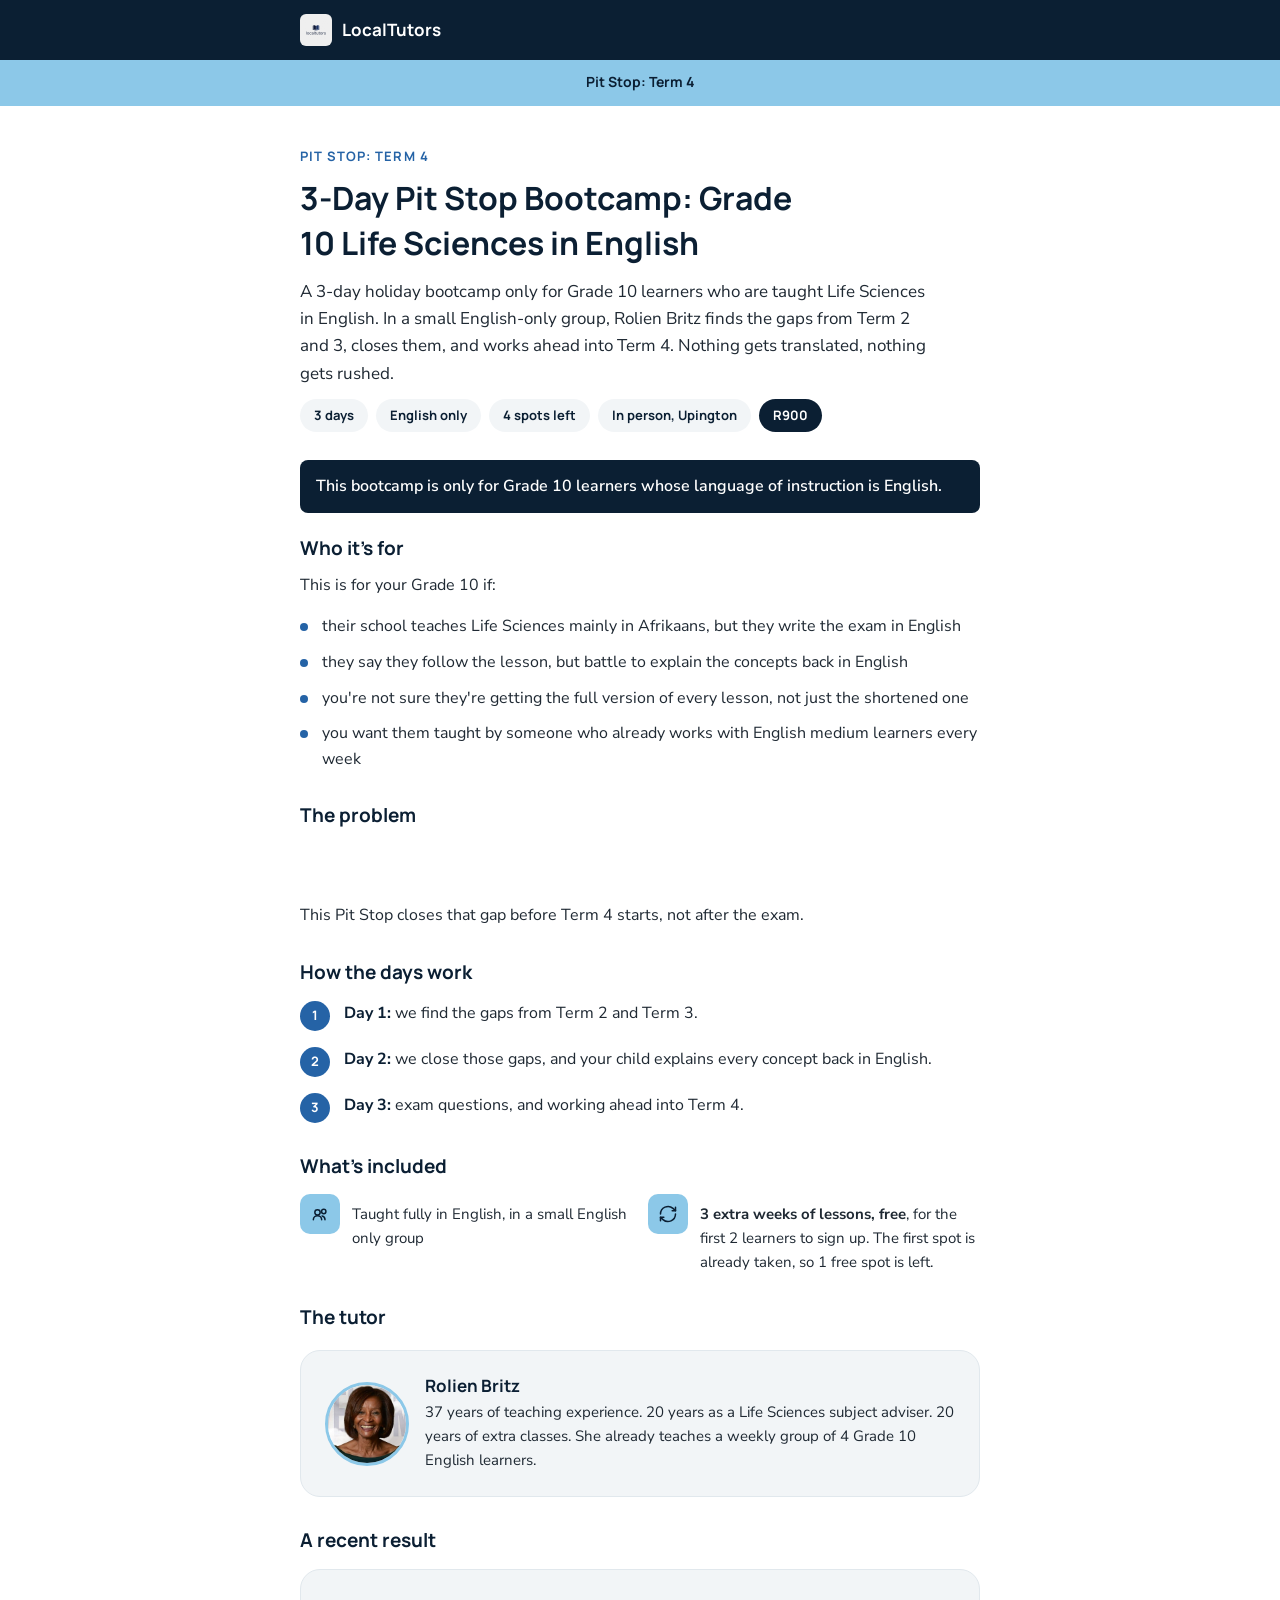
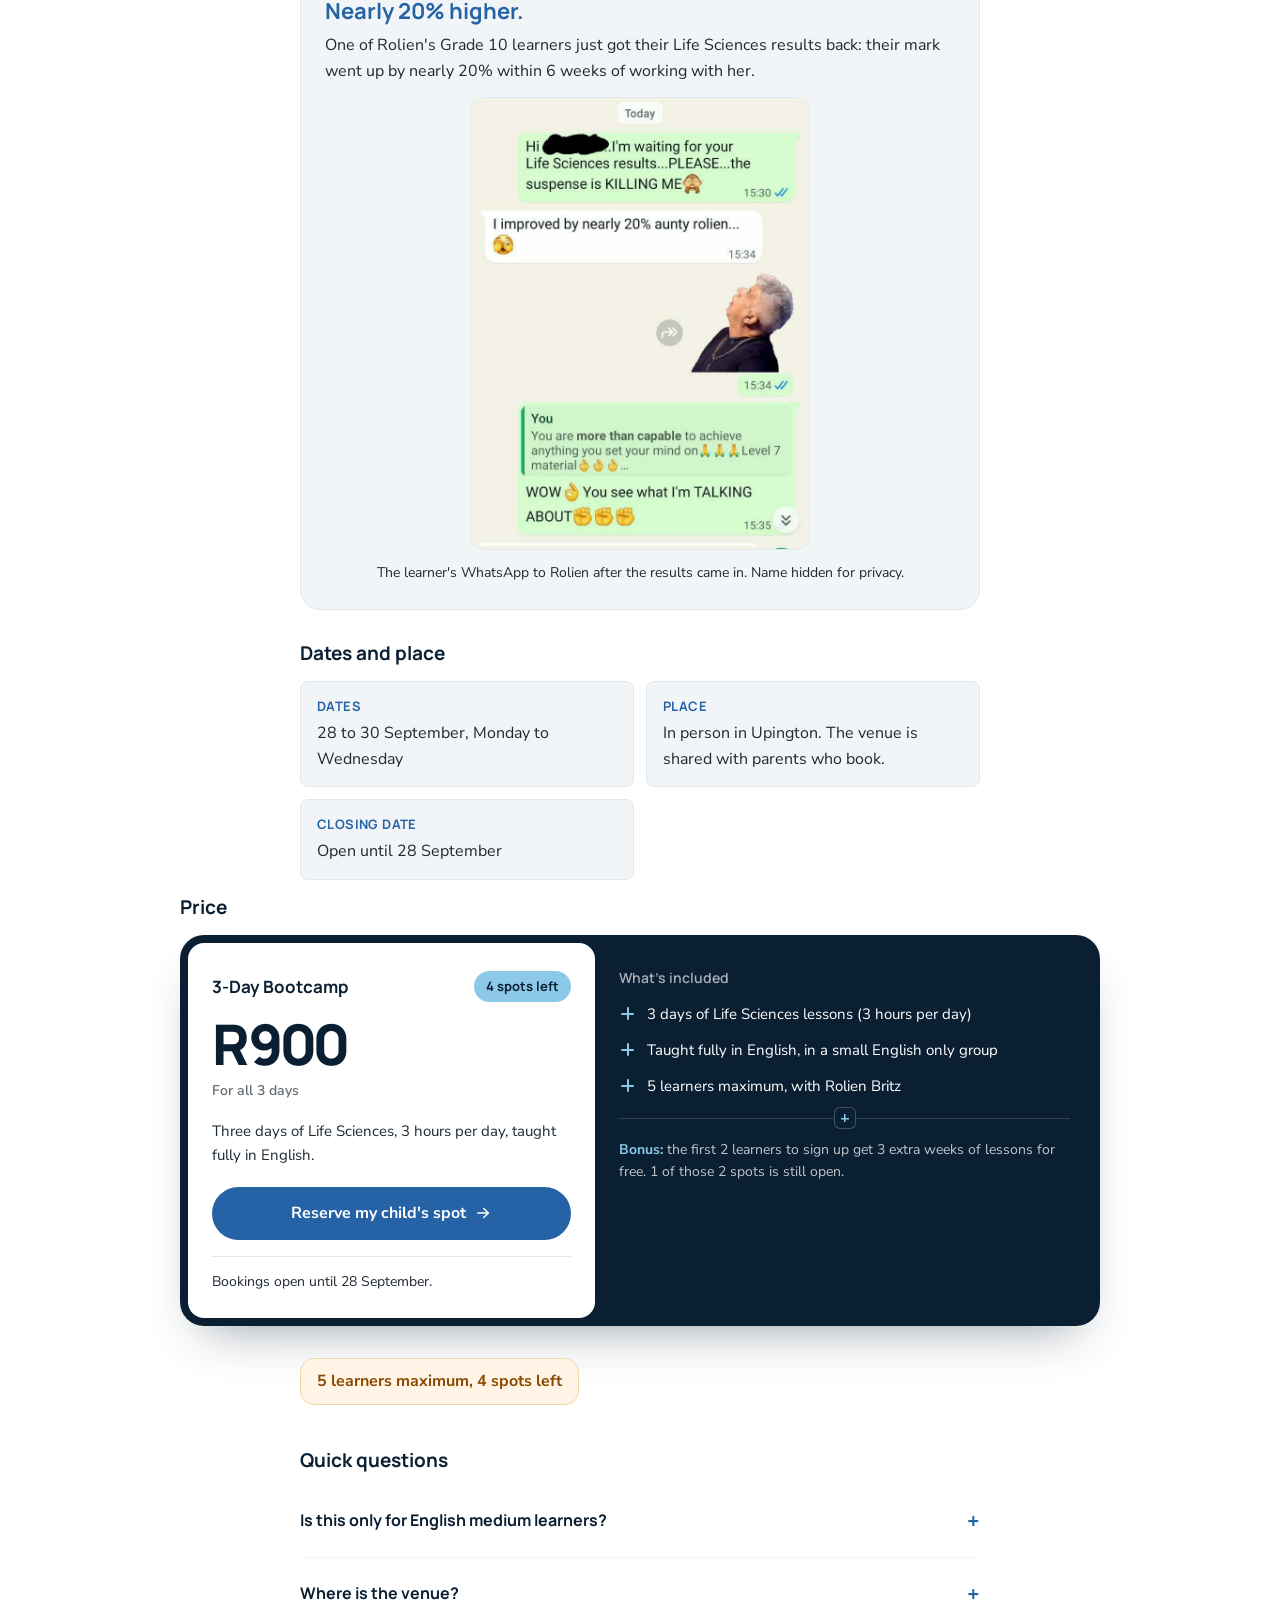
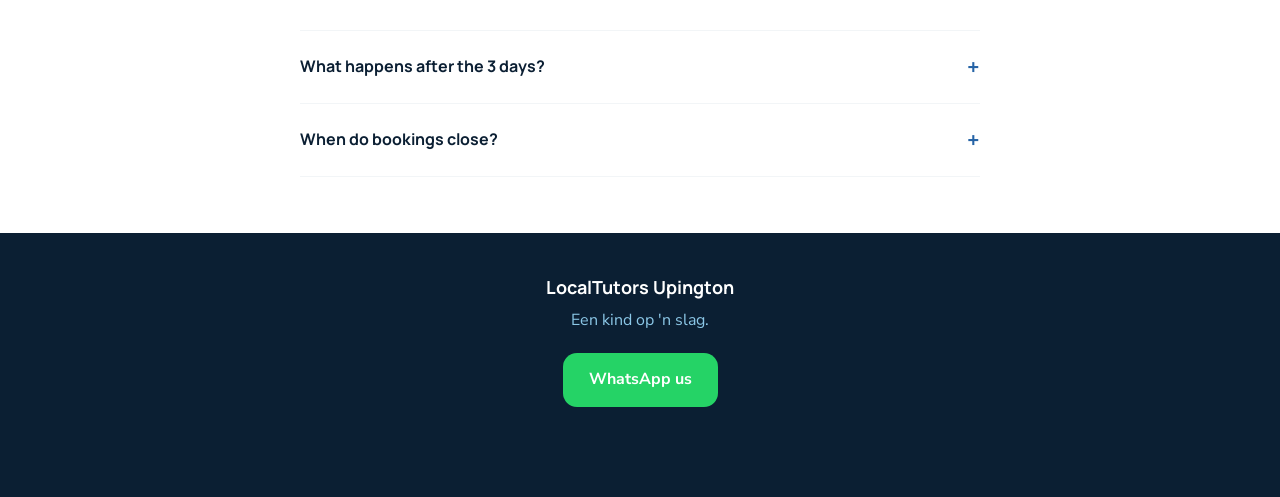
==== commit a711ae26: "GR10: study-skills workshop under the 4 days; calmer price panel - Workshop with Kyle called out und" ====
--- a/gr10-life-sciences.html
+++ b/gr10-life-sciences.html
@@ -124,10 +124,8 @@
             <h4>3-Day Bootcamp</h4>
             <span class="price-badge">4 spots left</span>
           </div>
-          <div class="price-row">
-            <p class="price-amount"><span class="price-currency">R</span>900</p>
-            <span class="price-per">/ 3 days</span>
-          </div>
+          <p class="price-amount">R900</p>
+          <p class="price-per">For all 3 days</p>
           <p class="price-desc">Three days of Life Sciences, 3 hours per day, taught fully in English.</p>
           <a class="btn btn-solid price-btn" href="#gr10-life-sciences-form">
             Reserve my child's spot
--- a/styles.css
+++ b/styles.css
@@ -780,46 +780,42 @@
   background: var(--sky);
   color: var(--navy);
 }
-.bootcamp .price-was {
-  font-size: 15px;
+.price-was {
+  display: flex;
+  flex-wrap: wrap;
+  align-items: center;
+  gap: 6px 10px;
+  font-size: 14px;
   font-weight: 600;
-  margin-bottom: 2px;
+  margin-bottom: 10px;
 }
 .price-was s {
-  font-family: 'Manrope', sans-serif;
-  font-weight: 700;
-  text-decoration-thickness: 2px;
-}
-.price-row {
-  display: flex;
-  align-items: flex-end;
-  flex-wrap: wrap;
-  gap: 4px 10px;
-  margin-bottom: 12px;
+  text-decoration-thickness: 1.5px;
+}
+.price-save {
+  font-family: 'Manrope', sans-serif;
+  font-weight: 700;
+  font-size: 13px;
+  padding: 3px 10px;
+  border-radius: 999px;
+  background: rgba(37, 99, 166, 0.1);
+  color: var(--blue);
 }
 .bootcamp .price-amount {
   font-family: 'Manrope', sans-serif;
   font-weight: 800;
-  font-size: 60px;
+  font-size: 56px;
   line-height: 1;
-  letter-spacing: -0.045em;
+  letter-spacing: -0.035em;
   color: var(--navy);
   font-variant-numeric: tabular-nums;
-  margin: 0;
-}
-.price-currency {
-  display: inline-block;
-  vertical-align: top;
-  font-size: 0.45em;
-  line-height: 1;
-  letter-spacing: 0;
-  margin: 0.14em 0.08em 0 0;
-}
-.price-per {
-  font-size: 15px;
+  margin: 0 0 8px;
+}
+.bootcamp .price-per {
+  font-size: 14px;
   font-weight: 600;
-  opacity: 0.7;
-  padding-bottom: 8px;
+  color: rgba(31, 41, 51, 0.7);
+  margin: 0 0 16px;
 }
 .bootcamp .price-desc {
   font-size: 15px;
@@ -922,9 +918,24 @@
     linear-gradient(var(--sky), var(--sky)) center / 8px 1.5px no-repeat,
     linear-gradient(var(--sky), var(--sky)) center / 1.5px 8px no-repeat;
 }
+.price-value {
+  padding: 4px 14px 14px;
+}
+.price-value .price-includes-label {
+  padding-top: 16px;
+  border-top: 1px solid rgba(255, 255, 255, 0.14);
+}
 .value-sum {
-  margin: 0;
+  margin: 8px 0 0;
   font-size: 15px;
+}
+.value-sum .value-sum-save {
+  font-family: 'Manrope', sans-serif;
+  font-weight: 700;
+  color: var(--sky);
+}
+.value-sum .value-sum-save dt {
+  color: var(--sky);
 }
 .value-sum div {
   display: flex;
@@ -955,12 +966,6 @@
 }
 .value-sum .value-sum-pay dt {
   color: var(--white);
-}
-.bootcamp .value-save {
-  margin: 8px 0 0;
-  font-family: 'Manrope', sans-serif;
-  font-weight: 700;
-  color: var(--sky);
 }
 .bootcamp .price-note {
   font-size: 14px;
@@ -991,10 +996,21 @@
   .price-main {
     padding: 28px 24px 24px;
   }
-  .price-main {
-    position: sticky;
-    top: 84px;
-    align-self: start;
+  .price-card--value {
+    grid-template-areas:
+      "main includes"
+      "value includes";
+    align-items: start;
+  }
+  .price-card--value .price-main { grid-area: main; }
+  .price-card--value .price-includes { grid-area: includes; }
+  .price-card--value .price-value {
+    grid-area: value;
+    padding: 8px 16px 16px;
+  }
+  .price-card--value .price-value .price-includes-label {
+    border-top: 0;
+    padding-top: 12px;
   }
   .price-includes {
     padding: 24px 22px 20px 16px;
@@ -1266,3 +1282,35 @@
     margin-right: -120px;
   }
 }
+
+/* Extra item under the day list (GR10: study-skills workshop) */
+.day-extra {
+  display: flex;
+  gap: 14px;
+  align-items: flex-start;
+  margin: 4px 0 20px;
+  padding: 16px;
+  border-radius: var(--radius-md);
+  background: var(--grey);
+}
+.day-extra-icon {
+  flex-shrink: 0;
+  display: inline-flex;
+  align-items: center;
+  justify-content: center;
+  width: 36px;
+  height: 36px;
+  border-radius: 50%;
+  background: var(--sky);
+  color: var(--navy);
+}
+.day-extra-icon svg {
+  width: 20px;
+  height: 20px;
+}
+.bootcamp .day-extra p {
+  margin: 0;
+}
+.day-extra strong {
+  color: var(--navy);
+}
